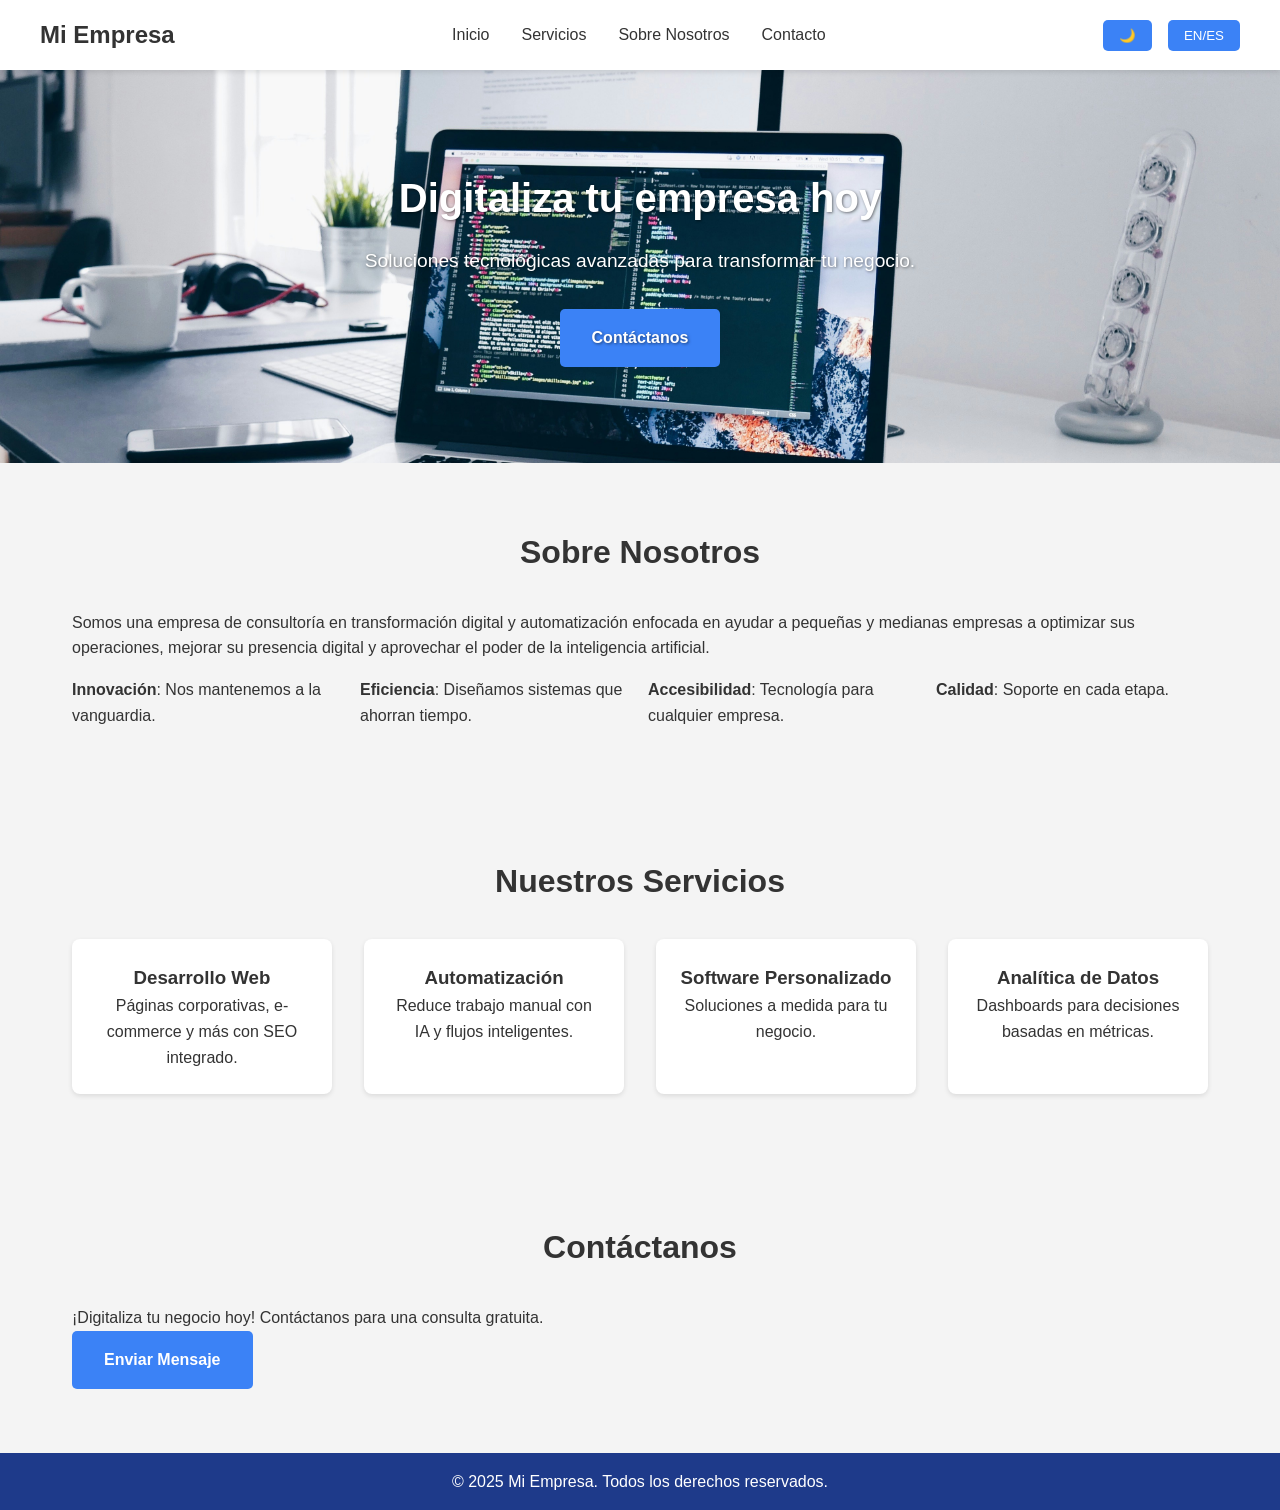
==== index.html @ 629dbc7d "Update index.html" ====
<!DOCTYPE html>
<html lang="es">
<head>
    <meta charset="UTF-8">
    <meta name="viewport" content="width=device-width, initial-scale=1.0">
    <title>Transformación Digital y Automatización</title>
    <link rel="stylesheet" href="css/styles.css">
</head>
<body>
    <!-- Header -->
    <header>
        <nav>
            <div class="logo">Mi Empresa</div>
            <ul class="nav-links">
                <li><a href="#home" data-lang="home">Inicio</a></li>
                <li><a href="#services" data-lang="services">Servicios</a></li>
                <li><a href="#about" data-lang="about">Sobre Nosotros</a></li>
                <li><a href="#contact" data-lang="contact">Contacto</a></li>
            </ul>
            <div class="controls">
                <button id="toggle-theme">🌙</button>
                <button id="toggle-lang">EN/ES</button>
            </div>
        </nav>
    </header>

    <!-- Hero Section -->
    <section id="home" class="hero">
        <h1 data-lang="hero-title">Soluciones Tecnológicas Innovadoras</h1>
        <p data-lang="hero-subtitle">Transformamos tu negocio con más de 16 años de experiencia en TI.</p>
        <a href="#contact" class="btn" data-lang="hero-btn">Solicita una Consulta</a>
    </section>

    <!-- About Section -->
    <section id="about" class="section">
        <h2 data-lang="about-title">Sobre Nosotros</h2>
        <p data-lang="about-desc">Somos una empresa de consultoría en transformación digital y automatización enfocada en ayudar a pequeñas y medianas empresas a optimizar sus operaciones, mejorar su presencia digital y aprovechar el poder de la inteligencia artificial.</p>
        <div class="values">
            <div><strong data-lang="value-innov">Innovación</strong>: Nos mantenemos a la vanguardia.</div>
            <div><strong data-lang="value-eff">Eficiencia</strong>: Diseñamos sistemas que ahorran tiempo.</div>
            <div><strong data-lang="value-acc">Accesibilidad</strong>: Tecnología para cualquier empresa.</div>
            <div><strong data-lang="value-qual">Calidad</strong>: Soporte en cada etapa.</div>
        </div>
    </section>

    <!-- Services Section -->
    <section id="services" class="section">
        <h2 data-lang="services-title">Nuestros Servicios</h2>
        <div class="services-grid">
            <div class="service-card">
                <h3 data-lang="service-web">Desarrollo Web</h3>
                <p data-lang="service-web-desc">Páginas corporativas, e-commerce y más con SEO integrado.</p>
            </div>
            <div class="service-card">
                <h3 data-lang="service-auto">Automatización</h3>
                <p data-lang="service-auto-desc">Reduce trabajo manual con IA y flujos inteligentes.</p>
            </div>
            <div class="service-card">
                <h3 data-lang="service-soft">Software Personalizado</h3>
                <p data-lang="service-soft-desc">Soluciones a medida para tu negocio.</p>
            </div>
            <div class="service-card">
                <h3 data-lang="service-data">Analítica de Datos</h3>
                <p data-lang="service-data-desc">Dashboards para decisiones basadas en métricas.</p>
            </div>
        </div>
    </section>

    <!-- Contact Section -->
    <section id="contact" class="section">
        <h2 data-lang="contact-title">Contáctanos</h2>
        <p data-lang="contact-desc">¡Digitaliza tu negocio hoy! Contáctanos para una consulta gratuita.</p>
        <a href="mailto:info@miempresa.com" class="btn" data-lang="contact-btn">Enviar Mensaje</a>
    </section>

    <!-- Footer -->
    <footer>
        <p>© 2025 Mi Empresa. Todos los derechos reservados.</p>
    </footer>

    <script src="js/script.js"></script>
</body>
</html>
---- css/styles.css ----
/* Reset */
* {
    margin: 0;
    padding: 0;
    box-sizing: border-box;
}

body {
    font-family: Arial, sans-serif;
    line-height: 1.6;
    transition: background-color 0.3s, color 0.3s;
}

/* Light Mode (default) */
body {
    background-color: #f4f4f4;
    color: #333;
}

/* Dark Mode */
body.dark {
    background-color: #1a1a1a;
    color: #f4f4f4;
}

/* Header */
header {
    background-color: #fff;
    padding: 1rem;
    box-shadow: 0 2px 5px rgba(0, 0, 0, 0.1);
    position: sticky;
    top: 0;
    z-index: 1000;
}

body.dark header {
    background-color: #2c2c2c;
}

nav {
    display: flex;
    justify-content: space-between;
    align-items: center;
    max-width: 1200px;
    margin: 0 auto;
}

.logo {
    font-size: 1.5rem;
    font-weight: bold;
}

.nav-links {
    list-style: none;
    display: flex;
    gap: 2rem;
}

.nav-links a {
    text-decoration: none;
    color: #333;
    font-weight: 500;
}

body.dark .nav-links a {
    color: #f4f4f4;
}

.controls {
    display: flex;
    gap: 1rem;
}

button {
    padding: 0.5rem 1rem;
    border: none;
    background-color: #3B82F6; /* Azul claro */
    color: #fff;
    cursor: pointer;
    border-radius: 5px;
}

button:hover {
    background-color: #2563EB; /* Azul más oscuro */
}

/* Hero Section */
.hero {
    text-align: center;
    padding: 6rem 2rem;
    background: url('../img/hero-bg.jpg') no-repeat center/cover;
    background-color: #1E3A8A; /* Azul oscuro */
    color: #fff;
    text-shadow: 1px 1px 3px rgba(0, 0, 0, 0.5);
}

.hero h1 {
    font-size: 2.5rem;
    margin-bottom: 1rem;
}

.hero p {
    font-size: 1.2rem;
    margin-bottom: 2rem;
    max-width: 600px;
    margin-left: auto;
    margin-right: auto;
}

.btn {
    display: inline-block;
    padding: 1rem 2rem;
    background-color: #3B82F6; /* Azul claro */
    color: #fff;
    text-decoration: none;
    border-radius: 5px;
    font-weight: bold;
}

.btn:hover {
    background-color: #2563EB; /* Azul más oscuro */
}

/* Sections */
.section {
    padding: 4rem 2rem;
    max-width: 1200px;
    margin: 0 auto;
}

.section h2 {
    font-size: 2rem;
    margin-bottom: 2rem;
    text-align: center;
}

/* Values */
.values {
    display: grid;
    grid-template-columns: repeat(auto-fit, minmax(200px, 1fr));
    gap: 1rem;
    margin-top: 1rem;
}

/* Services Grid */
.services-grid {
    display: grid;
    grid-template-columns: repeat(auto-fit, minmax(250px, 1fr));
    gap: 2rem;
    margin-top: 2rem;
}

.service-card {
    background-color: #fff;
    padding: 1.5rem;
    border-radius: 8px;
    box-shadow: 0 2px 5px rgba(0, 0, 0, 0.1);
    text-align: center;
}

body.dark .service-card {
    background-color: #2c2c2c;
}

/* Footer */
footer {
    text-align: center;
    padding: 1rem;
    background-color: #1E3A8A; /* Azul oscuro */
    color: #fff;
}

body.dark footer {
    background-color: #1A2E5A; /* Azul más oscuro */
}

/* Responsive */
@media (max-width: 768px) {
    nav {
        flex-direction: column;
        gap: 1rem;
    }

    .nav-links {
        flex-direction: column;
        text-align: center;
    }

    .hero h1 {
        font-size: 1.8rem;
    }

    .hero {
        padding: 4rem 1rem;
    }
}
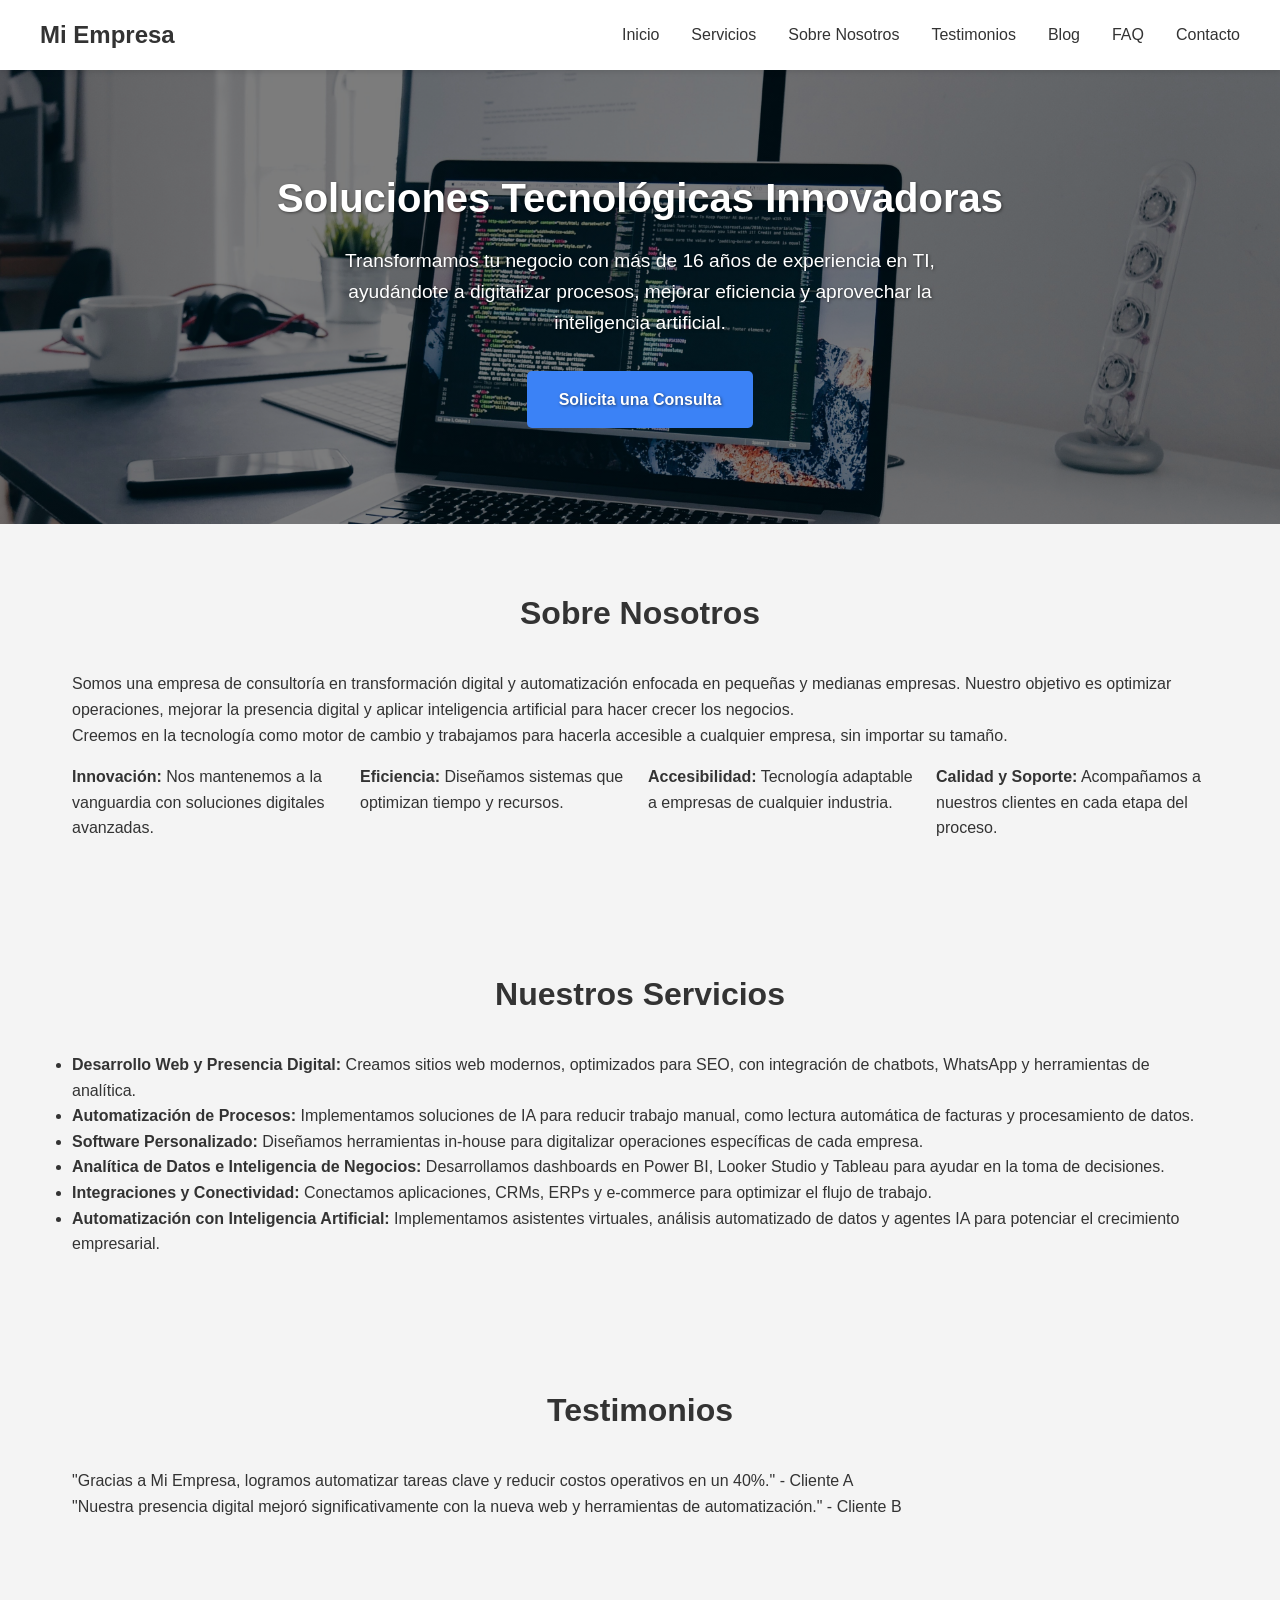
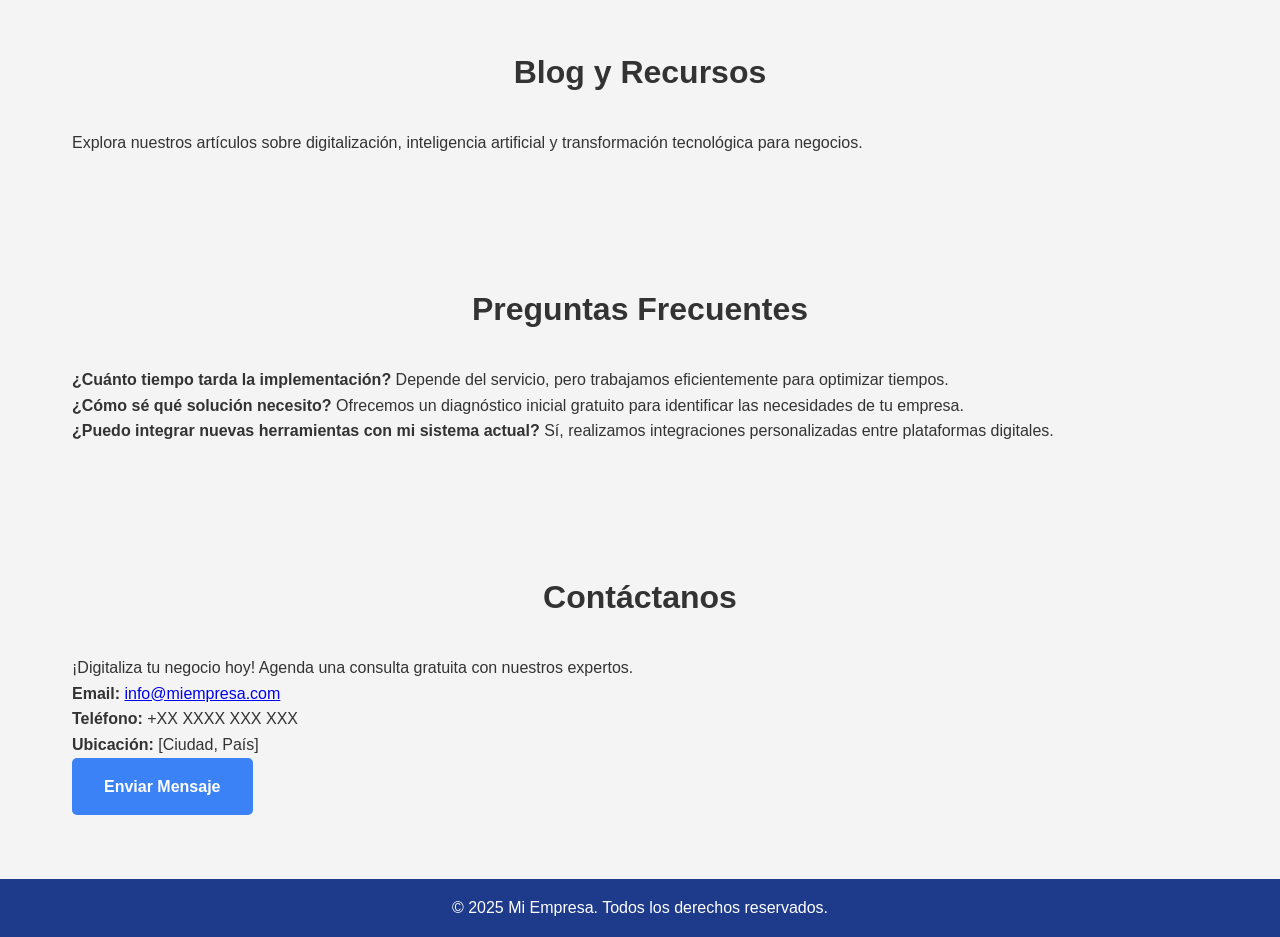
==== commit 6989ac41: "Update index.html" ====
--- a/index.html
+++ b/index.html
@@ -7,77 +7,80 @@
     <link rel="stylesheet" href="css/styles.css">
 </head>
 <body>
-    <!-- Header -->
     <header>
         <nav>
             <div class="logo">Mi Empresa</div>
             <ul class="nav-links">
-                <li><a href="#home" data-lang="home">Inicio</a></li>
-                <li><a href="#services" data-lang="services">Servicios</a></li>
-                <li><a href="#about" data-lang="about">Sobre Nosotros</a></li>
-                <li><a href="#contact" data-lang="contact">Contacto</a></li>
+                <li><a href="#home">Inicio</a></li>
+                <li><a href="#services">Servicios</a></li>
+                <li><a href="#about">Sobre Nosotros</a></li>
+                <li><a href="#testimonials">Testimonios</a></li>
+                <li><a href="#blog">Blog</a></li>
+                <li><a href="#faq">FAQ</a></li>
+                <li><a href="#contact">Contacto</a></li>
             </ul>
-            <div class="controls">
-                <button id="toggle-theme">🌙</button>
-                <button id="toggle-lang">EN/ES</button>
-            </div>
         </nav>
     </header>
 
-    <!-- Hero Section -->
     <section id="home" class="hero">
-        <h1 data-lang="hero-title">Soluciones Tecnológicas Innovadoras</h1>
-        <p data-lang="hero-subtitle">Transformamos tu negocio con más de 16 años de experiencia en TI.</p>
-        <a href="#contact" class="btn" data-lang="hero-btn">Solicita una Consulta</a>
+        <h1>Soluciones Tecnológicas Innovadoras</h1>
+        <p>Transformamos tu negocio con más de 16 años de experiencia en TI, ayudándote a digitalizar procesos, mejorar eficiencia y aprovechar la inteligencia artificial.</p>
+        <a href="#contact" class="btn">Solicita una Consulta</a>
     </section>
 
-    <!-- About Section -->
     <section id="about" class="section">
-        <h2 data-lang="about-title">Sobre Nosotros</h2>
-        <p data-lang="about-desc">Somos una empresa de consultoría en transformación digital y automatización enfocada en ayudar a pequeñas y medianas empresas a optimizar sus operaciones, mejorar su presencia digital y aprovechar el poder de la inteligencia artificial.</p>
+        <h2>Sobre Nosotros</h2>
+        <p>Somos una empresa de consultoría en transformación digital y automatización enfocada en pequeñas y medianas empresas. Nuestro objetivo es optimizar operaciones, mejorar la presencia digital y aplicar inteligencia artificial para hacer crecer los negocios.</p>
+        <p>Creemos en la tecnología como motor de cambio y trabajamos para hacerla accesible a cualquier empresa, sin importar su tamaño.</p>
         <div class="values">
-            <div><strong data-lang="value-innov">Innovación</strong>: Nos mantenemos a la vanguardia.</div>
-            <div><strong data-lang="value-eff">Eficiencia</strong>: Diseñamos sistemas que ahorran tiempo.</div>
-            <div><strong data-lang="value-acc">Accesibilidad</strong>: Tecnología para cualquier empresa.</div>
-            <div><strong data-lang="value-qual">Calidad</strong>: Soporte en cada etapa.</div>
+            <div><strong>Innovación:</strong> Nos mantenemos a la vanguardia con soluciones digitales avanzadas.</div>
+            <div><strong>Eficiencia:</strong> Diseñamos sistemas que optimizan tiempo y recursos.</div>
+            <div><strong>Accesibilidad:</strong> Tecnología adaptable a empresas de cualquier industria.</div>
+            <div><strong>Calidad y Soporte:</strong> Acompañamos a nuestros clientes en cada etapa del proceso.</div>
         </div>
     </section>
 
-    <!-- Services Section -->
     <section id="services" class="section">
-        <h2 data-lang="services-title">Nuestros Servicios</h2>
-        <div class="services-grid">
-            <div class="service-card">
-                <h3 data-lang="service-web">Desarrollo Web</h3>
-                <p data-lang="service-web-desc">Páginas corporativas, e-commerce y más con SEO integrado.</p>
-            </div>
-            <div class="service-card">
-                <h3 data-lang="service-auto">Automatización</h3>
-                <p data-lang="service-auto-desc">Reduce trabajo manual con IA y flujos inteligentes.</p>
-            </div>
-            <div class="service-card">
-                <h3 data-lang="service-soft">Software Personalizado</h3>
-                <p data-lang="service-soft-desc">Soluciones a medida para tu negocio.</p>
-            </div>
-            <div class="service-card">
-                <h3 data-lang="service-data">Analítica de Datos</h3>
-                <p data-lang="service-data-desc">Dashboards para decisiones basadas en métricas.</p>
-            </div>
-        </div>
+        <h2>Nuestros Servicios</h2>
+        <ul>
+            <li><strong>Desarrollo Web y Presencia Digital:</strong> Creamos sitios web modernos, optimizados para SEO, con integración de chatbots, WhatsApp y herramientas de analítica.</li>
+            <li><strong>Automatización de Procesos:</strong> Implementamos soluciones de IA para reducir trabajo manual, como lectura automática de facturas y procesamiento de datos.</li>
+            <li><strong>Software Personalizado:</strong> Diseñamos herramientas in-house para digitalizar operaciones específicas de cada empresa.</li>
+            <li><strong>Analítica de Datos e Inteligencia de Negocios:</strong> Desarrollamos dashboards en Power BI, Looker Studio y Tableau para ayudar en la toma de decisiones.</li>
+            <li><strong>Integraciones y Conectividad:</strong> Conectamos aplicaciones, CRMs, ERPs y e-commerce para optimizar el flujo de trabajo.</li>
+            <li><strong>Automatización con Inteligencia Artificial:</strong> Implementamos asistentes virtuales, análisis automatizado de datos y agentes IA para potenciar el crecimiento empresarial.</li>
+        </ul>
     </section>
 
-    <!-- Contact Section -->
-    <section id="contact" class="section">
-        <h2 data-lang="contact-title">Contáctanos</h2>
-        <p data-lang="contact-desc">¡Digitaliza tu negocio hoy! Contáctanos para una consulta gratuita.</p>
-        <a href="mailto:info@miempresa.com" class="btn" data-lang="contact-btn">Enviar Mensaje</a>
+    <section id="testimonials" class="section">
+        <h2>Testimonios</h2>
+        <p>"Gracias a Mi Empresa, logramos automatizar tareas clave y reducir costos operativos en un 40%." - Cliente A</p>
+        <p>"Nuestra presencia digital mejoró significativamente con la nueva web y herramientas de automatización." - Cliente B</p>
     </section>
 
-    <!-- Footer -->
+    <section id="blog" class="section">
+        <h2>Blog y Recursos</h2>
+        <p>Explora nuestros artículos sobre digitalización, inteligencia artificial y transformación tecnológica para negocios.</p>
+    </section>
+
+    <section id="faq" class="section">
+        <h2>Preguntas Frecuentes</h2>
+        <p><strong>¿Cuánto tiempo tarda la implementación?</strong> Depende del servicio, pero trabajamos eficientemente para optimizar tiempos.</p>
+        <p><strong>¿Cómo sé qué solución necesito?</strong> Ofrecemos un diagnóstico inicial gratuito para identificar las necesidades de tu empresa.</p>
+        <p><strong>¿Puedo integrar nuevas herramientas con mi sistema actual?</strong> Sí, realizamos integraciones personalizadas entre plataformas digitales.</p>
+    </section>
+
+    <section id="contact" class="section">
+        <h2>Contáctanos</h2>
+        <p>¡Digitaliza tu negocio hoy! Agenda una consulta gratuita con nuestros expertos.</p>
+        <p><strong>Email:</strong> <a href="mailto:info@miempresa.com">info@miempresa.com</a></p>
+        <p><strong>Teléfono:</strong> +XX XXXX XXX XXX</p>
+        <p><strong>Ubicación:</strong> [Ciudad, País]</p>
+        <a href="mailto:info@miempresa.com" class="btn">Enviar Mensaje</a>
+    </section>
+
     <footer>
         <p>© 2025 Mi Empresa. Todos los derechos reservados.</p>
     </footer>
-
-    <script src="js/script.js"></script>
 </body>
 </html>
--- a/css/styles.css
+++ b/css/styles.css
@@ -88,8 +88,8 @@
 .hero {
     text-align: center;
     padding: 6rem 2rem;
-    background: url('../img/hero-bg.jpg') no-repeat center/cover;
-    background-color: #1E3A8A; /* Azul oscuro */
+    background: linear-gradient(rgba(0, 0, 0, 0.5), rgba(0, 0, 0, 0.5)), url('../img/hero-bg.jpg') no-repeat center/cover;
+    background-color: #1E3A8A; /* Azul oscuro como respaldo */
     color: #fff;
     text-shadow: 1px 1px 3px rgba(0, 0, 0, 0.5);
 }
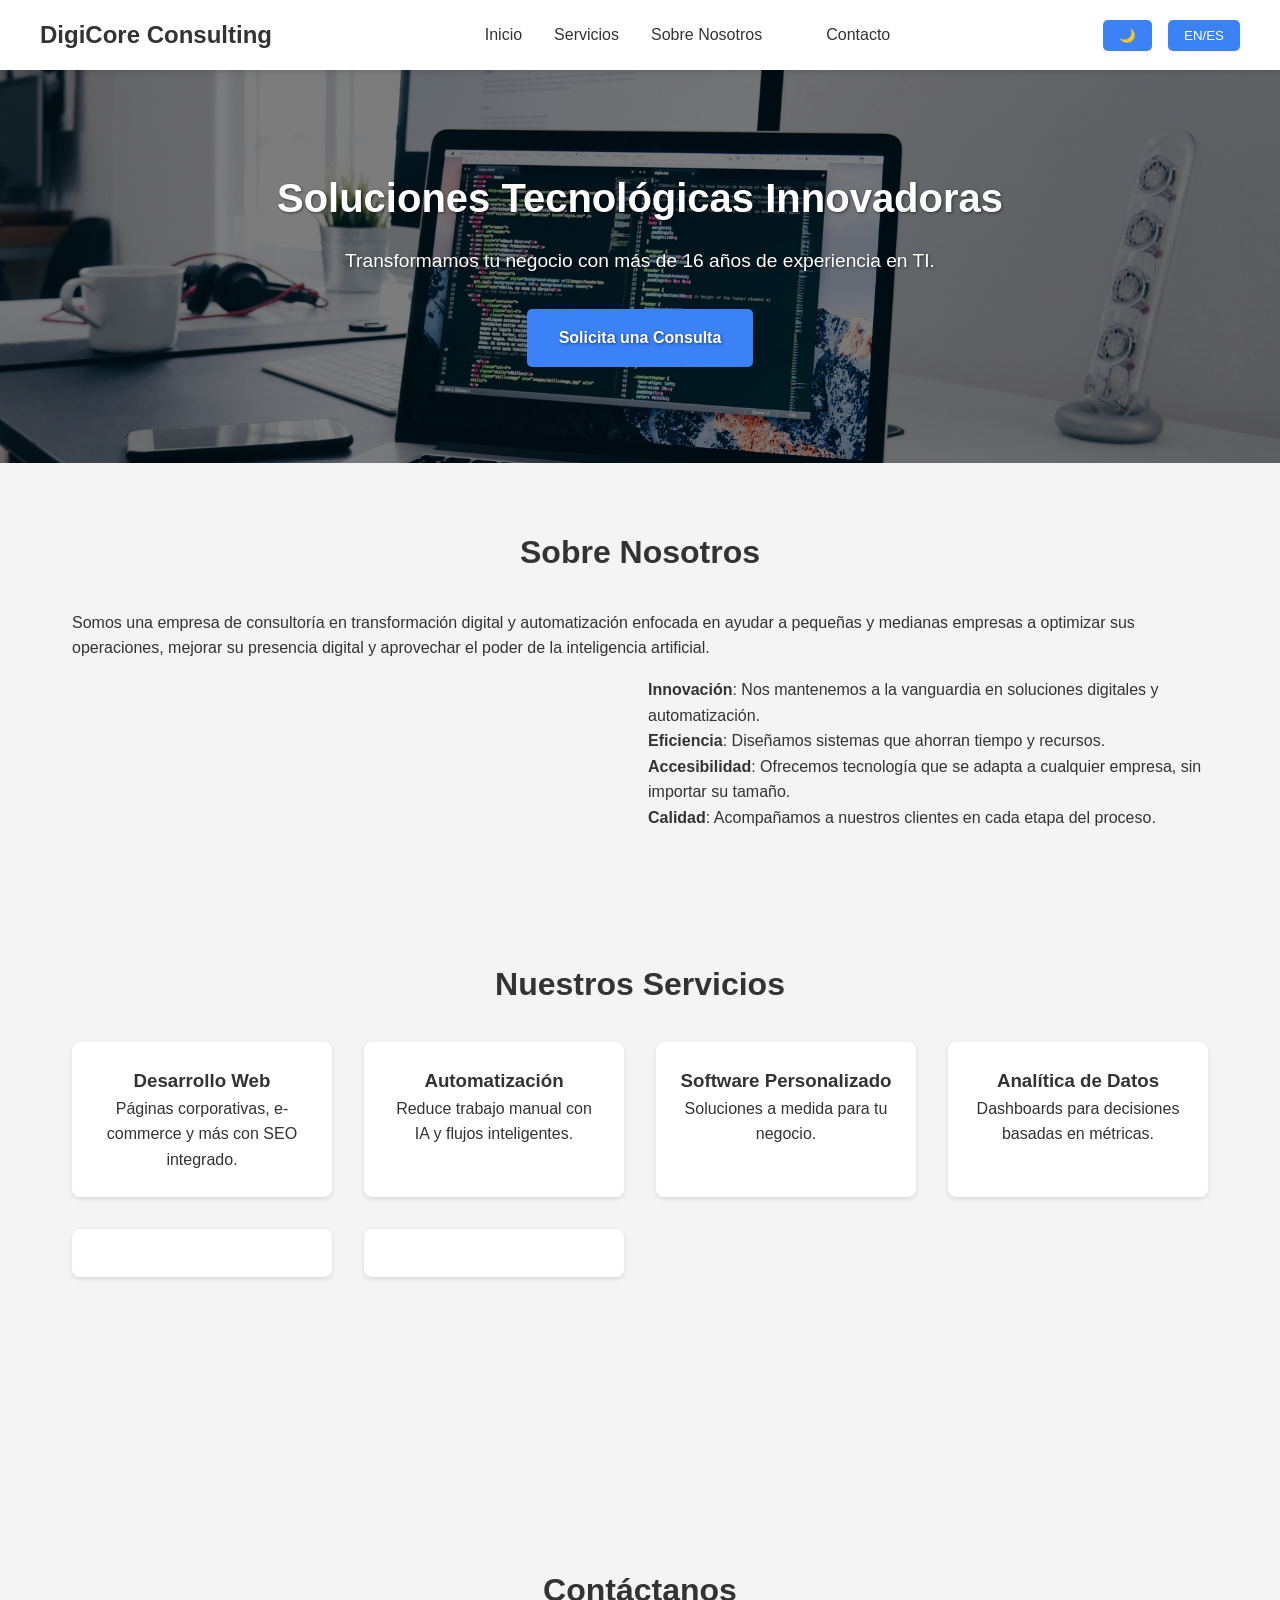
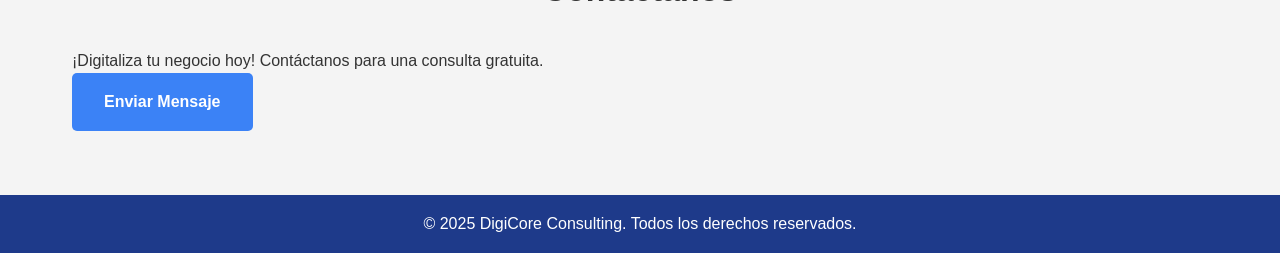
==== commit 3c8f273a: "Update index.html" ====
--- a/index.html
+++ b/index.html
@@ -3,84 +3,129 @@
 <head>
     <meta charset="UTF-8">
     <meta name="viewport" content="width=device-width, initial-scale=1.0">
-    <title>Transformación Digital y Automatización</title>
+    <title>DigiCore Consulting</title>
     <link rel="stylesheet" href="css/styles.css">
 </head>
 <body>
+    <!-- Header -->
     <header>
         <nav>
-            <div class="logo">Mi Empresa</div>
+            <div class="logo">DigiCore Consulting</div>
             <ul class="nav-links">
-                <li><a href="#home">Inicio</a></li>
-                <li><a href="#services">Servicios</a></li>
-                <li><a href="#about">Sobre Nosotros</a></li>
-                <li><a href="#testimonials">Testimonios</a></li>
-                <li><a href="#blog">Blog</a></li>
-                <li><a href="#faq">FAQ</a></li>
-                <li><a href="#contact">Contacto</a></li>
+                <li><a href="#home" data-lang="home">Inicio</a></li>
+                <li><a href="#services" data-lang="services">Servicios</a></li>
+                <li><a href="#about" data-lang="about">Sobre Nosotros</a></li>
+                <li><a href="#how-we-work" data-lang="how-we-work">Cómo Trabajamos</a></li>
+                <li><a href="#contact" data-lang="contact">Contacto</a></li>
             </ul>
+            <div class="controls">
+                <button id="toggle-theme">🌙</button>
+                <button id="toggle-lang">EN/ES</button>
+            </div>
         </nav>
     </header>
 
+    <!-- Hero Section -->
     <section id="home" class="hero">
-        <h1>Soluciones Tecnológicas Innovadoras</h1>
-        <p>Transformamos tu negocio con más de 16 años de experiencia en TI, ayudándote a digitalizar procesos, mejorar eficiencia y aprovechar la inteligencia artificial.</p>
-        <a href="#contact" class="btn">Solicita una Consulta</a>
-    </section>
-
-    <section id="about" class="section">
-        <h2>Sobre Nosotros</h2>
-        <p>Somos una empresa de consultoría en transformación digital y automatización enfocada en pequeñas y medianas empresas. Nuestro objetivo es optimizar operaciones, mejorar la presencia digital y aplicar inteligencia artificial para hacer crecer los negocios.</p>
-        <p>Creemos en la tecnología como motor de cambio y trabajamos para hacerla accesible a cualquier empresa, sin importar su tamaño.</p>
-        <div class="values">
-            <div><strong>Innovación:</strong> Nos mantenemos a la vanguardia con soluciones digitales avanzadas.</div>
-            <div><strong>Eficiencia:</strong> Diseñamos sistemas que optimizan tiempo y recursos.</div>
-            <div><strong>Accesibilidad:</strong> Tecnología adaptable a empresas de cualquier industria.</div>
-            <div><strong>Calidad y Soporte:</strong> Acompañamos a nuestros clientes en cada etapa del proceso.</div>
+        <div class="hero-content">
+            <h1 data-lang="hero-title">Soluciones Tecnológicas Innovadoras</h1>
+            <p data-lang="hero-subtitle">Transformamos tu negocio con más de 16 años de experiencia en TI, empoderándote con tecnología avanzada.</p>
+            <a href="#contact" class="btn" data-lang="hero-btn">Solicita una Consulta</a>
         </div>
     </section>
 
-    <section id="services" class="section">
-        <h2>Nuestros Servicios</h2>
-        <ul>
-            <li><strong>Desarrollo Web y Presencia Digital:</strong> Creamos sitios web modernos, optimizados para SEO, con integración de chatbots, WhatsApp y herramientas de analítica.</li>
-            <li><strong>Automatización de Procesos:</strong> Implementamos soluciones de IA para reducir trabajo manual, como lectura automática de facturas y procesamiento de datos.</li>
-            <li><strong>Software Personalizado:</strong> Diseñamos herramientas in-house para digitalizar operaciones específicas de cada empresa.</li>
-            <li><strong>Analítica de Datos e Inteligencia de Negocios:</strong> Desarrollamos dashboards en Power BI, Looker Studio y Tableau para ayudar en la toma de decisiones.</li>
-            <li><strong>Integraciones y Conectividad:</strong> Conectamos aplicaciones, CRMs, ERPs y e-commerce para optimizar el flujo de trabajo.</li>
-            <li><strong>Automatización con Inteligencia Artificial:</strong> Implementamos asistentes virtuales, análisis automatizado de datos y agentes IA para potenciar el crecimiento empresarial.</li>
-        </ul>
+    <!-- About Section -->
+    <section id="about" class="section">
+        <h2 data-lang="about-title">Sobre Nosotros</h2>
+        <p data-lang="about-desc">Somos <strong>DigiCore Consulting</strong>, una empresa de consultoría líder en transformación digital y automatización. Nos dedicamos a ayudar a pequeñas y medianas empresas a optimizar sus operaciones, mejorar su presencia digital y aprovechar el poder de la inteligencia artificial para crecer de manera sostenible. Con un enfoque en soluciones personalizadas, nuestra misión es empoderar a los negocios con tecnología avanzada en un mundo digital en constante evolución.</p>
+        <div class="mission-vision">
+            <div class="mission">
+                <h3 data-lang="mission-title">Nuestra Misión</h3>
+                <p data-lang="mission-desc">Empoderar a los negocios con tecnología avanzada, permitiéndoles escalar, mejorar su productividad y diferenciarse en un mundo digital en constante evolución.</p>
+            </div>
+            <div class="vision">
+                <h3 data-lang="vision-title">Nuestra Visión</h3>
+                <p data-lang="vision-desc">Ser referentes en transformación digital y automatización, ofreciendo soluciones accesibles y efectivas que permitan a las empresas crecer de manera sostenible con la ayuda de la tecnología.</p>
+            </div>
+        </div>
+        <div class="values">
+            <h3 data-lang="values-title">Nuestros Valores</h3>
+            <div class="values-grid">
+                <div><strong data-lang="value-innov">Innovación</strong>: Nos mantenemos a la vanguardia en soluciones digitales y automatización.</div>
+                <div><strong data-lang="value-eff">Eficiencia</strong>: Diseñamos sistemas que ahorran tiempo y recursos.</div>
+                <div><strong data-lang="value-acc">Accesibilidad</strong>: Ofrecemos tecnología que se adapta a cualquier empresa, sin importar su tamaño.</div>
+                <div><strong data-lang="value-qual">Calidad y Soporte</strong>: Acompañamos a nuestros clientes en cada etapa del proceso.</div>
+            </div>
+        </div>
+        <p data-lang="why-choose-us">🔹 <strong>¿Por qué elegirnos?</strong> Ofrecemos soluciones a medida, implementamos tecnología sin complicaciones, usamos inteligencia artificial para potenciar el crecimiento y brindamos soporte continuo y asesoría experta en digitalización. ¡Digitaliza tu empresa hoy y prepárate para el futuro!</p>
     </section>
 
-    <section id="testimonials" class="section">
-        <h2>Testimonios</h2>
-        <p>"Gracias a Mi Empresa, logramos automatizar tareas clave y reducir costos operativos en un 40%." - Cliente A</p>
-        <p>"Nuestra presencia digital mejoró significativamente con la nueva web y herramientas de automatización." - Cliente B</p>
+    <!-- Services Section -->
+    <section id="services" class="section">
+        <h2 data-lang="services-title">Nuestros Servicios</h2>
+        <p data-lang="services-intro">Te ayudamos a digitalizar y automatizar tu negocio con soluciones tecnológicas avanzadas. Desde la creación de páginas web hasta la integración de sistemas, analítica de datos e inteligencia artificial, optimizamos tus procesos para que puedas enfocarte en hacer crecer tu empresa.</p>
+        <div class="services-grid">
+            <div class="service-card">
+                <h3 data-lang="service-web">Desarrollo de Páginas Web y Presencia Digital</h3>
+                <p data-lang="service-web-desc">Creamos páginas web personalizadas (corporativas, e-commerce, blogs, landing pages) con funcionalidades avanzadas como chatbots, WhatsApp, calendarios y formularios inteligentes. Incluimos optimización SEO y analítica integrada para maximizar tu visibilidad. 📢 <em>Si tu negocio no está en internet, estás perdiendo clientes.</em></p>
+            </div>
+            <div class="service-card">
+                <h3 data-lang="service-auto">Automatización de Procesos y Gestión de Datos</h3>
+                <p data-lang="service-auto-desc">Implementamos soluciones como la lectura de facturas con IA (extracción automática de datos e integración con sistemas contables) y el ingreso automático de datos (procesamiento de documentos y automatización de flujos de trabajo). 📢 <em>Menos trabajo manual, más productividad.</em></p>
+            </div>
+            <div class="service-card">
+                <h3 data-lang="service-soft">Desarrollo de Software y Soluciones In-House</h3>
+                <p data-lang="service-soft-desc">Desarrollamos aplicaciones web y software personalizado (sistemas internos, automatización de tareas) adaptados a las necesidades específicas de tu empresa. 📢 <em>Cada empresa es única. Creamos herramientas tecnológicas a tu medida.</em></p>
+            </div>
+            <div class="service-card">
+                <h3 data-lang="service-data">Analítica de Datos e Inteligencia de Negocios</h3>
+                <p data-lang="service-data-desc">Ofrecemos dashboards y reportes automatizados con herramientas como Power BI, Looker Studio y Tableau, además de análisis y visualización de datos para decisiones basadas en métricas. 📢 <em>Convierte tus datos en información valiosa.</em></p>
+            </div>
+            <div class="service-card">
+                <h3 data-lang="service-int">Integraciones y Conectividad de Sistemas</h3>
+                <p data-lang="service-int-desc">Automatizamos procesos entre aplicaciones (conexión entre CRMs, ERPs, e-commerce) y desarrollamos bots y flujos de trabajo inteligentes con RPA y extracción de datos. 📢 <em>Optimiza tu flujo de trabajo con integraciones inteligentes.</em></p>
+            </div>
+            <div class="service-card">
+                <h3 data-lang="service-ai">Automatización con Inteligencia Artificial y Agentes AI</h3>
+                <p data-lang="service-ai-desc">Creamos asistentes virtuales inteligentes para atención al cliente y soporte automatizado, analizamos datos con IA y optimizamos flujos de trabajo para reducir costos y mejorar eficiencia. 📢 <em>Aprovecha la inteligencia artificial para transformar tu negocio.</em></p>
+            </div>
+        </div>
     </section>
 
-    <section id="blog" class="section">
-        <h2>Blog y Recursos</h2>
-        <p>Explora nuestros artículos sobre digitalización, inteligencia artificial y transformación tecnológica para negocios.</p>
+    <!-- How We Work Section -->
+    <section id="how-we-work" class="section">
+        <h2 data-lang="how-we-work-title">Cómo Trabajamos</h2>
+        <p data-lang="how-we-work-desc">En <strong>DigiCore Consulting</strong>, seguimos un proceso estructurado y colaborativo para garantizar el éxito de tu digitalización:</p>
+        <div class="work-process">
+            <div class="process-step">
+                <h3 data-lang="process-1">1. Diagnóstico Inicial</h3>
+                <p data-lang="process-1-desc">Analizamos tus necesidades actuales, detectamos oportunidades de mejora y evaluamos cómo la tecnología puede transformar tu negocio.</p>
+            </div>
+            <div class="process-step">
+                <h3 data-lang="process-2">2. Desarrollo e Implementación</h3>
+                <p data-lang="process-2-desc">Diseñamos soluciones personalizadas y las integramos sin problemas en tus operaciones, asegurando una transición fluida.</p>
+            </div>
+            <div class="process-step">
+                <h3 data-lang="process-3">3. Capacitación y Soporte</h3>
+                <p data-lang="process-3-desc">Te capacitamos para usar las herramientas y ofrecemos soporte continuo para maximizar el impacto de nuestras soluciones.</p>
+            </div>
+        </div>
+        <p data-lang="how-we-work-call">📞 ¡Digitaliza tu negocio hoy! Contáctanos para una consulta gratuita y descubre cómo podemos ayudarte.</p>
     </section>
 
-    <section id="faq" class="section">
-        <h2>Preguntas Frecuentes</h2>
-        <p><strong>¿Cuánto tiempo tarda la implementación?</strong> Depende del servicio, pero trabajamos eficientemente para optimizar tiempos.</p>
-        <p><strong>¿Cómo sé qué solución necesito?</strong> Ofrecemos un diagnóstico inicial gratuito para identificar las necesidades de tu empresa.</p>
-        <p><strong>¿Puedo integrar nuevas herramientas con mi sistema actual?</strong> Sí, realizamos integraciones personalizadas entre plataformas digitales.</p>
+    <!-- Contact Section -->
+    <section id="contact" class="section">
+        <h2 data-lang="contact-title">Contáctanos</h2>
+        <p data-lang="contact-desc">¡Estamos listos para ayudarte a dar el siguiente paso hacia la digitalización! Agenda una consulta gratuita con nuestros expertos.</p>
+        <a href="mailto:info@digicoreconsulting.com" class="btn" data-lang="contact-btn">Enviar Mensaje</a>
+        <p data-lang="contact-info">Correo: <a href="mailto:info@digicoreconsulting.com">info@digicoreconsulting.com</a> | Teléfono: +1-800-DIGICORE</p>
     </section>
 
-    <section id="contact" class="section">
-        <h2>Contáctanos</h2>
-        <p>¡Digitaliza tu negocio hoy! Agenda una consulta gratuita con nuestros expertos.</p>
-        <p><strong>Email:</strong> <a href="mailto:info@miempresa.com">info@miempresa.com</a></p>
-        <p><strong>Teléfono:</strong> +XX XXXX XXX XXX</p>
-        <p><strong>Ubicación:</strong> [Ciudad, País]</p>
-        <a href="mailto:info@miempresa.com" class="btn">Enviar Mensaje</a>
-    </section>
+    <!-- Footer -->
+    <footer>
+        <p>© 2025 DigiCore Consulting. Todos los derechos reservados.</p>
+    </footer>
 
-    <footer>
-        <p>© 2025 Mi Empresa. Todos los derechos reservados.</p>
-    </footer>
+    <script src="js/script.js"></script>
 </body>
 </html>
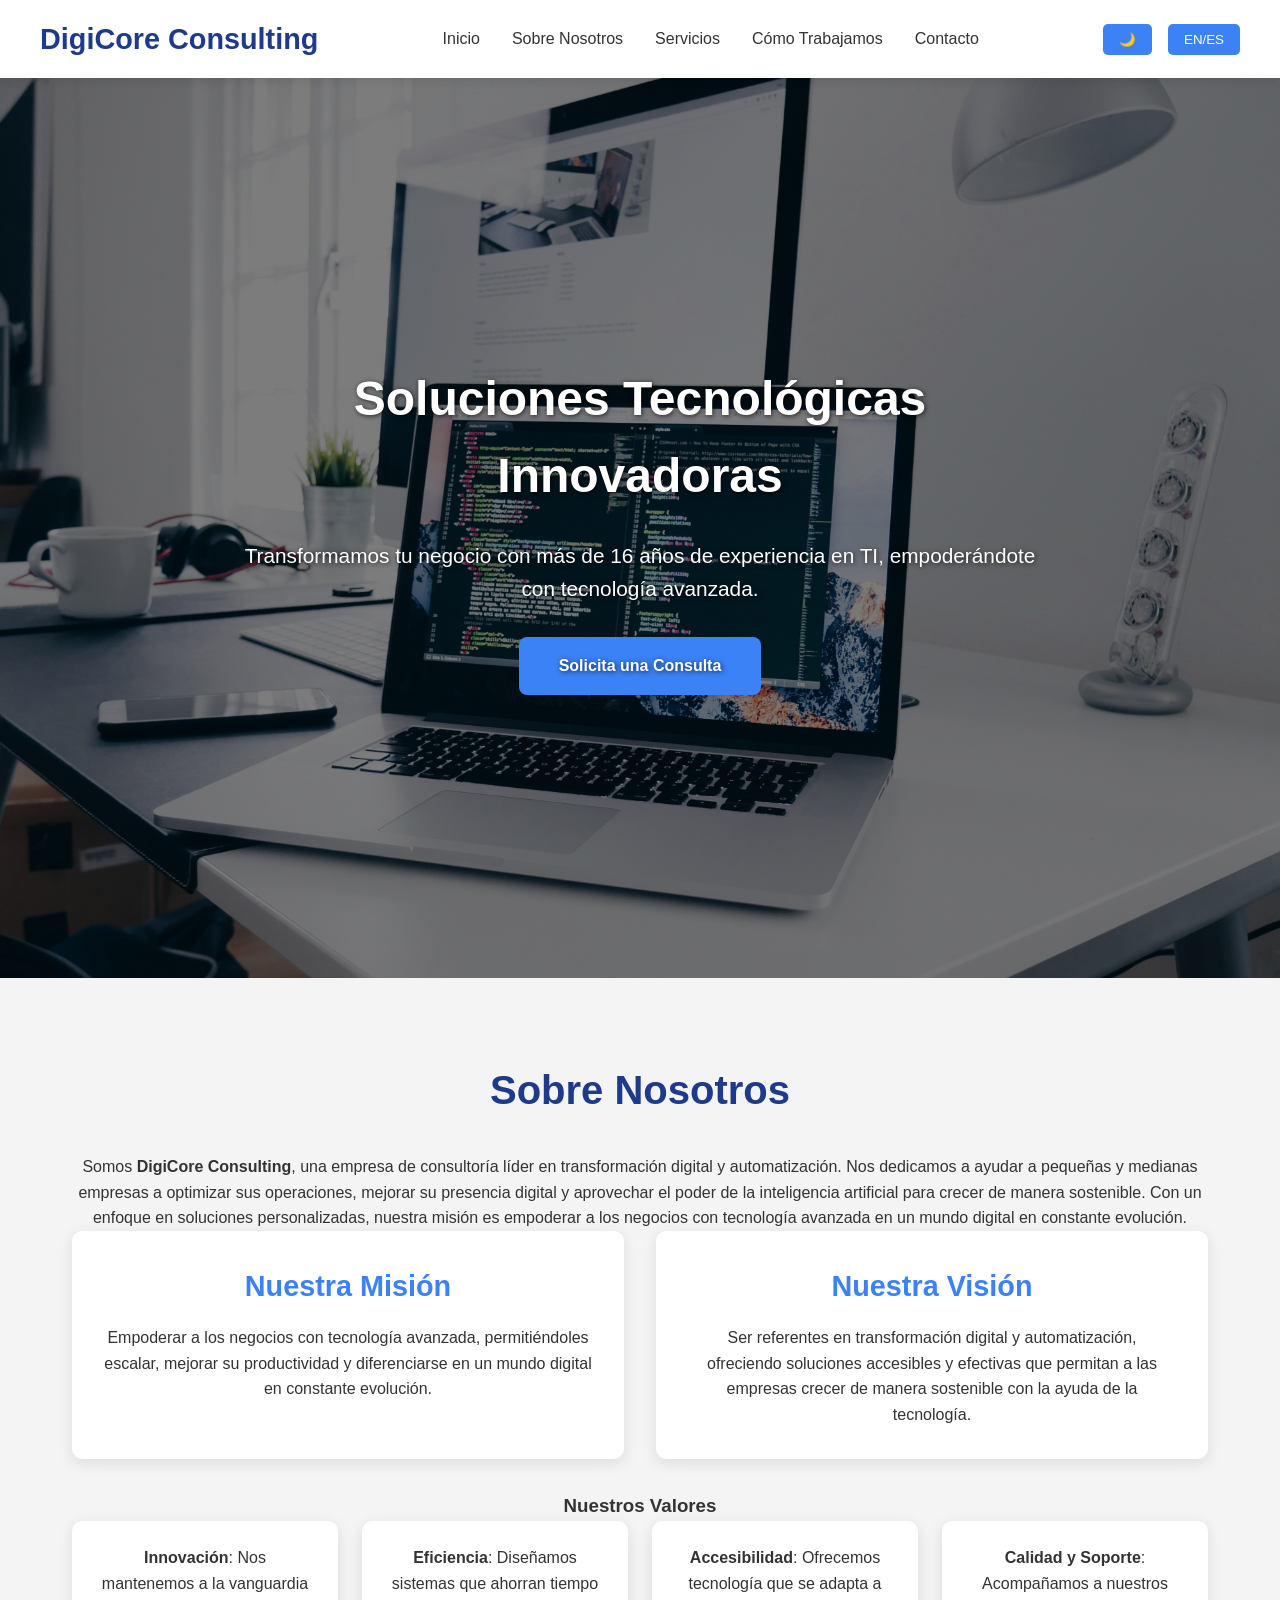
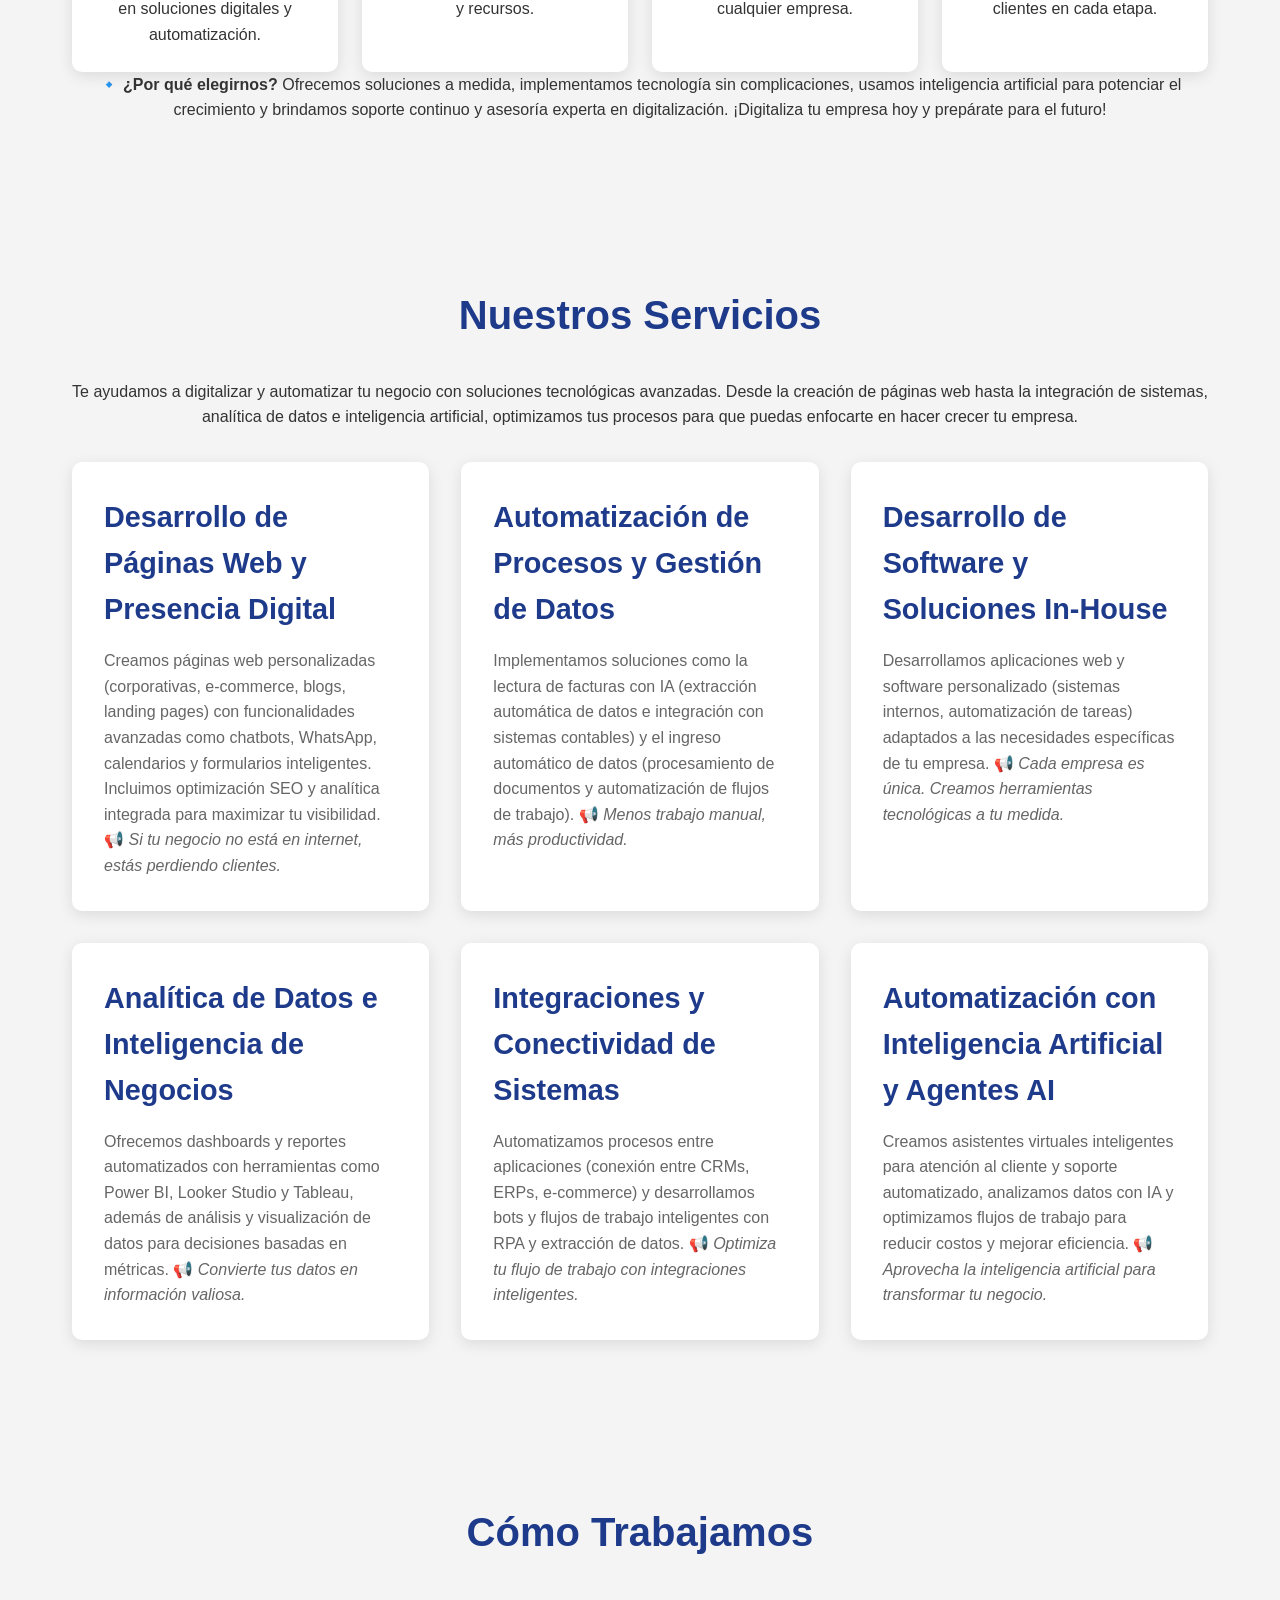
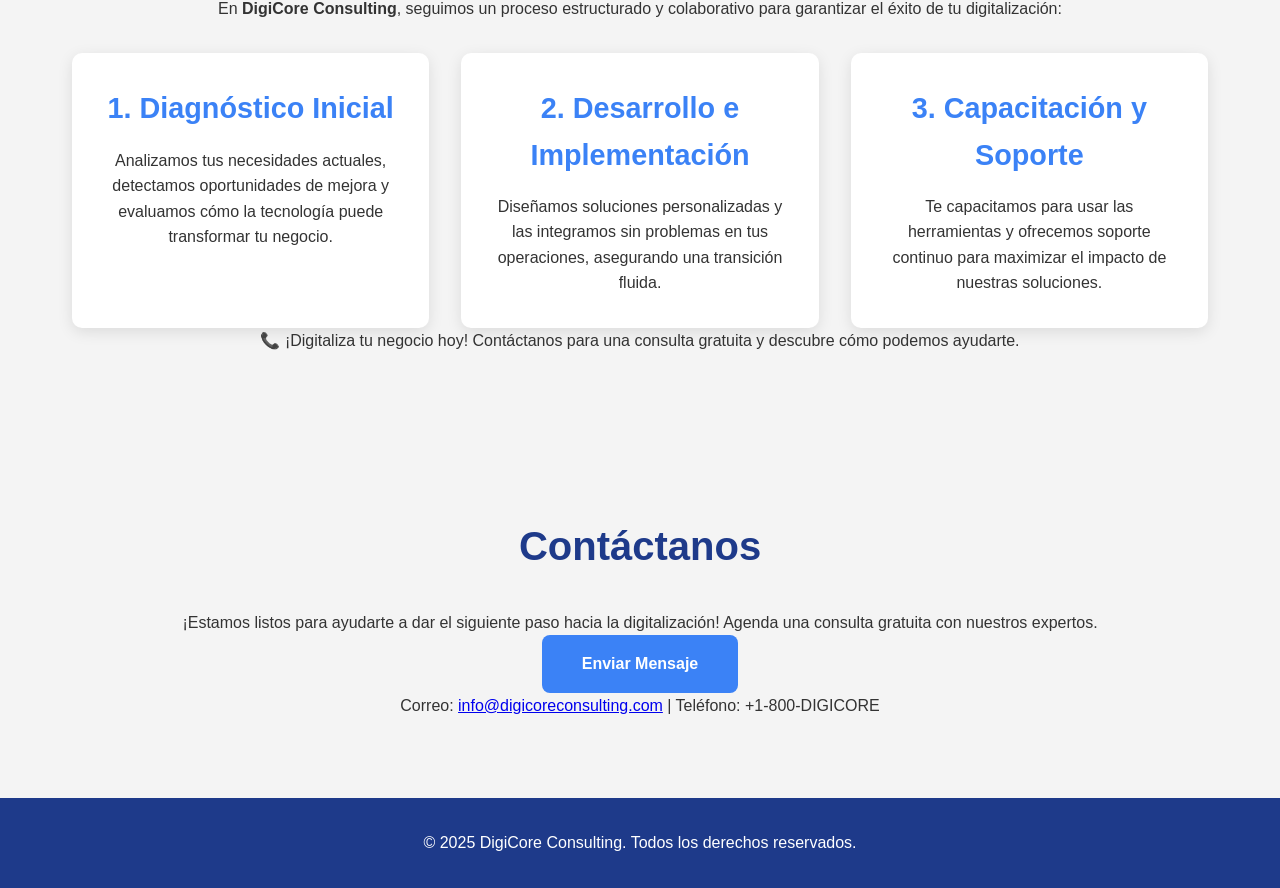
==== commit f7de6c2d: "Update index.html" ====
--- a/index.html
+++ b/index.html
@@ -13,8 +13,8 @@
             <div class="logo">DigiCore Consulting</div>
             <ul class="nav-links">
                 <li><a href="#home" data-lang="home">Inicio</a></li>
+                <li><a href="#about" data-lang="about">Sobre Nosotros</a></li>
                 <li><a href="#services" data-lang="services">Servicios</a></li>
-                <li><a href="#about" data-lang="about">Sobre Nosotros</a></li>
                 <li><a href="#how-we-work" data-lang="how-we-work">Cómo Trabajamos</a></li>
                 <li><a href="#contact" data-lang="contact">Contacto</a></li>
             </ul>
@@ -29,7 +29,7 @@
     <section id="home" class="hero">
         <div class="hero-content">
             <h1 data-lang="hero-title">Soluciones Tecnológicas Innovadoras</h1>
-            <p data-lang="hero-subtitle">Transformamos tu negocio con más de 16 años de experiencia en TI, empoderándote con tecnología avanzada.</p>
+            <p data-lang="hero-subtitle">Transformamos tu negocio con más de 16 años de experiencia en TI.</p>
             <a href="#contact" class="btn" data-lang="hero-btn">Solicita una Consulta</a>
         </div>
     </section>
@@ -37,7 +37,15 @@
     <!-- About Section -->
     <section id="about" class="section">
         <h2 data-lang="about-title">Sobre Nosotros</h2>
-        <p data-lang="about-desc">Somos <strong>DigiCore Consulting</strong>, una empresa de consultoría líder en transformación digital y automatización. Nos dedicamos a ayudar a pequeñas y medianas empresas a optimizar sus operaciones, mejorar su presencia digital y aprovechar el poder de la inteligencia artificial para crecer de manera sostenible. Con un enfoque en soluciones personalizadas, nuestra misión es empoderar a los negocios con tecnología avanzada en un mundo digital en constante evolución.</p>
+        <p data-lang="about-desc">Somos <strong>DigiCore Consulting</strong>, una empresa de consultoría especializada en transformación digital y automatización. Nos dedicamos a empoderar a pequeñas y medianas empresas para optimizar sus operaciones, mejorar su presencia digital y aprovechar la inteligencia artificial.</p>
+        <div class="what-we-do">
+            <h3 data-lang="what-we-do-title">¿Qué hacemos?</h3>
+            <ul data-lang="what-we-do-list">
+                <li>📌 Diseñamos soluciones tecnológicas personalizadas para digitalizar procesos y mejorar la eficiencia operativa.</li>
+                <li>📌 Implementamos inteligencia artificial y automatización para reducir costos y optimizar el trabajo.</li>
+                <li>📌 Conectamos y mejoramos la integración entre herramientas digitales para maximizar su impacto.</li>
+            </ul>
+        </div>
         <div class="mission-vision">
             <div class="mission">
                 <h3 data-lang="mission-title">Nuestra Misión</h3>
@@ -53,41 +61,41 @@
             <div class="values-grid">
                 <div><strong data-lang="value-innov">Innovación</strong>: Nos mantenemos a la vanguardia en soluciones digitales y automatización.</div>
                 <div><strong data-lang="value-eff">Eficiencia</strong>: Diseñamos sistemas que ahorran tiempo y recursos.</div>
-                <div><strong data-lang="value-acc">Accesibilidad</strong>: Ofrecemos tecnología que se adapta a cualquier empresa, sin importar su tamaño.</div>
-                <div><strong data-lang="value-qual">Calidad y Soporte</strong>: Acompañamos a nuestros clientes en cada etapa del proceso.</div>
+                <div><strong data-lang="value-acc">Accesibilidad</strong>: Ofrecemos tecnología que se adapta a cualquier empresa.</div>
+                <div><strong data-lang="value-qual">Calidad y Soporte</strong>: Acompañamos a nuestros clientes en cada etapa.</div>
             </div>
         </div>
-        <p data-lang="why-choose-us">🔹 <strong>¿Por qué elegirnos?</strong> Ofrecemos soluciones a medida, implementamos tecnología sin complicaciones, usamos inteligencia artificial para potenciar el crecimiento y brindamos soporte continuo y asesoría experta en digitalización. ¡Digitaliza tu empresa hoy y prepárate para el futuro!</p>
+        <p data-lang="why-choose-us">🔹 <strong>¿Por qué elegirnos?</strong> Ofrecemos soluciones a medida, implementación sin complicaciones, herramientas de inteligencia artificial para el crecimiento y soporte continuo. 📞 ¡Digitaliza tu empresa hoy y prepárate para el futuro!</p>
     </section>
 
     <!-- Services Section -->
     <section id="services" class="section">
         <h2 data-lang="services-title">Nuestros Servicios</h2>
-        <p data-lang="services-intro">Te ayudamos a digitalizar y automatizar tu negocio con soluciones tecnológicas avanzadas. Desde la creación de páginas web hasta la integración de sistemas, analítica de datos e inteligencia artificial, optimizamos tus procesos para que puedas enfocarte en hacer crecer tu empresa.</p>
+        <p data-lang="services-intro">Te ayudamos a digitalizar y automatizar tu negocio con soluciones tecnológicas avanzadas. Optimizamos tus procesos para que te enfoques en crecer.</p>
         <div class="services-grid">
             <div class="service-card">
                 <h3 data-lang="service-web">Desarrollo de Páginas Web y Presencia Digital</h3>
-                <p data-lang="service-web-desc">Creamos páginas web personalizadas (corporativas, e-commerce, blogs, landing pages) con funcionalidades avanzadas como chatbots, WhatsApp, calendarios y formularios inteligentes. Incluimos optimización SEO y analítica integrada para maximizar tu visibilidad. 📢 <em>Si tu negocio no está en internet, estás perdiendo clientes.</em></p>
+                <p data-lang="service-web-desc">Creamos páginas web (corporativas, e-commerce, blogs, landing pages) con chatbots, WhatsApp, calendarios y formularios inteligentes. Incluimos SEO y analítica. 📢 <em>Si no estás en internet, pierdes clientes.</em></p>
             </div>
             <div class="service-card">
                 <h3 data-lang="service-auto">Automatización de Procesos y Gestión de Datos</h3>
-                <p data-lang="service-auto-desc">Implementamos soluciones como la lectura de facturas con IA (extracción automática de datos e integración con sistemas contables) y el ingreso automático de datos (procesamiento de documentos y automatización de flujos de trabajo). 📢 <em>Menos trabajo manual, más productividad.</em></p>
+                <p data-lang="service-auto-desc">Ofrecemos lectura de facturas con IA y ingreso automático de datos para procesar documentos y flujos de trabajo. 📢 <em>Menos trabajo manual, más productividad.</em></p>
             </div>
             <div class="service-card">
                 <h3 data-lang="service-soft">Desarrollo de Software y Soluciones In-House</h3>
-                <p data-lang="service-soft-desc">Desarrollamos aplicaciones web y software personalizado (sistemas internos, automatización de tareas) adaptados a las necesidades específicas de tu empresa. 📢 <em>Cada empresa es única. Creamos herramientas tecnológicas a tu medida.</em></p>
+                <p data-lang="service-soft-desc">Desarrollamos aplicaciones web y software personalizado para sistemas internos y automatización. 📢 <em>Herramientas únicas para tu negocio.</em></p>
             </div>
             <div class="service-card">
                 <h3 data-lang="service-data">Analítica de Datos e Inteligencia de Negocios</h3>
-                <p data-lang="service-data-desc">Ofrecemos dashboards y reportes automatizados con herramientas como Power BI, Looker Studio y Tableau, además de análisis y visualización de datos para decisiones basadas en métricas. 📢 <em>Convierte tus datos en información valiosa.</em></p>
+                <p data-lang="service-data-desc">Creamos dashboards con Power BI, Looker Studio y Tableau para análisis y decisiones basadas en métricas. 📢 <em>Convierte datos en valor.</em></p>
             </div>
             <div class="service-card">
                 <h3 data-lang="service-int">Integraciones y Conectividad de Sistemas</h3>
-                <p data-lang="service-int-desc">Automatizamos procesos entre aplicaciones (conexión entre CRMs, ERPs, e-commerce) y desarrollamos bots y flujos de trabajo inteligentes con RPA y extracción de datos. 📢 <em>Optimiza tu flujo de trabajo con integraciones inteligentes.</em></p>
+                <p data-lang="service-int-desc">Automatizamos procesos entre CRMs, ERPs y e-commerce con bots y RPA. 📢 <em>Flujos de trabajo optimizados.</em></p>
             </div>
             <div class="service-card">
                 <h3 data-lang="service-ai">Automatización con Inteligencia Artificial y Agentes AI</h3>
-                <p data-lang="service-ai-desc">Creamos asistentes virtuales inteligentes para atención al cliente y soporte automatizado, analizamos datos con IA y optimizamos flujos de trabajo para reducir costos y mejorar eficiencia. 📢 <em>Aprovecha la inteligencia artificial para transformar tu negocio.</em></p>
+                <p data-lang="service-ai-desc">Desarrollamos asistentes virtuales y optimizamos flujos con IA para reducir costos. 📢 <em>Transforma tu negocio con IA.</em></p>
             </div>
         </div>
     </section>
@@ -95,28 +103,28 @@
     <!-- How We Work Section -->
     <section id="how-we-work" class="section">
         <h2 data-lang="how-we-work-title">Cómo Trabajamos</h2>
-        <p data-lang="how-we-work-desc">En <strong>DigiCore Consulting</strong>, seguimos un proceso estructurado y colaborativo para garantizar el éxito de tu digitalización:</p>
+        <p data-lang="how-we-work-desc">En <strong>DigiCore Consulting</strong>, seguimos un enfoque estructurado para garantizar tu éxito:</p>
         <div class="work-process">
             <div class="process-step">
                 <h3 data-lang="process-1">1. Diagnóstico Inicial</h3>
-                <p data-lang="process-1-desc">Analizamos tus necesidades actuales, detectamos oportunidades de mejora y evaluamos cómo la tecnología puede transformar tu negocio.</p>
+                <p data-lang="process-1-desc">Analizamos tus necesidades y detectamos oportunidades de mejora.</p>
             </div>
             <div class="process-step">
                 <h3 data-lang="process-2">2. Desarrollo e Implementación</h3>
-                <p data-lang="process-2-desc">Diseñamos soluciones personalizadas y las integramos sin problemas en tus operaciones, asegurando una transición fluida.</p>
+                <p data-lang="process-2-desc">Diseñamos e integramos soluciones personalizadas en tu negocio.</p>
             </div>
             <div class="process-step">
                 <h3 data-lang="process-3">3. Capacitación y Soporte</h3>
-                <p data-lang="process-3-desc">Te capacitamos para usar las herramientas y ofrecemos soporte continuo para maximizar el impacto de nuestras soluciones.</p>
+                <p data-lang="process-3-desc">Te capacitamos y ofrecemos soporte continuo.</p>
             </div>
         </div>
-        <p data-lang="how-we-work-call">📞 ¡Digitaliza tu negocio hoy! Contáctanos para una consulta gratuita y descubre cómo podemos ayudarte.</p>
+        <p data-lang="how-we-work-call">📞 ¡Contáctanos para una consulta gratuita!</p>
     </section>
 
     <!-- Contact Section -->
     <section id="contact" class="section">
         <h2 data-lang="contact-title">Contáctanos</h2>
-        <p data-lang="contact-desc">¡Estamos listos para ayudarte a dar el siguiente paso hacia la digitalización! Agenda una consulta gratuita con nuestros expertos.</p>
+        <p data-lang="contact-desc">Agenda una consulta gratuita con nuestros expertos para digitalizar tu negocio.</p>
         <a href="mailto:info@digicoreconsulting.com" class="btn" data-lang="contact-btn">Enviar Mensaje</a>
         <p data-lang="contact-info">Correo: <a href="mailto:info@digicoreconsulting.com">info@digicoreconsulting.com</a> | Teléfono: +1-800-DIGICORE</p>
     </section>
--- a/css/styles.css
+++ b/css/styles.css
@@ -6,15 +6,18 @@
 }
 
 body {
-    font-family: Arial, sans-serif;
+    font-family: 'Roboto', sans-serif; /* Fuente profesional moderna */
     line-height: 1.6;
     transition: background-color 0.3s, color 0.3s;
-}
+    color: #333;
+}
+
+/* Fuentes desde Google Fonts */
+@import url('https://fonts.googleapis.com/css2?family=Roboto:wght@400;700&display=swap');
 
 /* Light Mode (default) */
 body {
     background-color: #f4f4f4;
-    color: #333;
 }
 
 /* Dark Mode */
@@ -26,8 +29,8 @@
 /* Header */
 header {
     background-color: #fff;
-    padding: 1rem;
-    box-shadow: 0 2px 5px rgba(0, 0, 0, 0.1);
+    padding: 1rem 2rem;
+    box-shadow: 0 2px 10px rgba(0, 0, 0, 0.1);
     position: sticky;
     top: 0;
     z-index: 1000;
@@ -38,16 +41,17 @@
 }
 
 nav {
+    max-width: 1200px;
+    margin: 0 auto;
     display: flex;
     justify-content: space-between;
     align-items: center;
-    max-width: 1200px;
-    margin: 0 auto;
 }
 
 .logo {
-    font-size: 1.5rem;
-    font-weight: bold;
+    font-size: 1.8rem;
+    font-weight: 700;
+    color: #1E3A8A;
 }
 
 .nav-links {
@@ -60,10 +64,15 @@
     text-decoration: none;
     color: #333;
     font-weight: 500;
+    transition: color 0.3s;
 }
 
 body.dark .nav-links a {
     color: #f4f4f4;
+}
+
+.nav-links a:hover {
+    color: #3B82F6;
 }
 
 .controls {
@@ -74,108 +83,242 @@
 button {
     padding: 0.5rem 1rem;
     border: none;
-    background-color: #3B82F6; /* Azul claro */
+    background-color: #3B82F6;
     color: #fff;
     cursor: pointer;
     border-radius: 5px;
+    transition: background-color 0.3s;
 }
 
 button:hover {
-    background-color: #2563EB; /* Azul más oscuro */
+    background-color: #2563EB;
 }
 
 /* Hero Section */
 .hero {
     text-align: center;
-    padding: 6rem 2rem;
+    padding: 8rem 2rem;
     background: linear-gradient(rgba(0, 0, 0, 0.5), rgba(0, 0, 0, 0.5)), url('../img/hero-bg.jpg') no-repeat center/cover;
-    background-color: #1E3A8A; /* Azul oscuro como respaldo */
+    background-color: #1E3A8A;
     color: #fff;
-    text-shadow: 1px 1px 3px rgba(0, 0, 0, 0.5);
+    text-shadow: 1px 1px 5px rgba(0, 0, 0, 0.7);
+    min-height: 100vh;
+    display: flex;
+    align-items: center;
+    justify-content: center;
+}
+
+.hero-content {
+    max-width: 800px;
 }
 
 .hero h1 {
-    font-size: 2.5rem;
-    margin-bottom: 1rem;
+    font-size: 3rem;
+    margin-bottom: 1.5rem;
+    animation: fadeInDown 1s ease-out;
 }
 
 .hero p {
-    font-size: 1.2rem;
+    font-size: 1.3rem;
     margin-bottom: 2rem;
-    max-width: 600px;
-    margin-left: auto;
-    margin-right: auto;
+    animation: fadeInUp 1s ease-out 0.5s;
+    animation-fill-mode: backwards;
 }
 
 .btn {
     display: inline-block;
-    padding: 1rem 2rem;
-    background-color: #3B82F6; /* Azul claro */
+    padding: 1rem 2.5rem;
+    background-color: #3B82F6;
     color: #fff;
     text-decoration: none;
-    border-radius: 5px;
-    font-weight: bold;
+    border-radius: 8px;
+    font-weight: 700;
+    transition: transform 0.3s, background-color 0.3s;
+    animation: fadeIn 1s ease-out 1s;
+    animation-fill-mode: backwards;
 }
 
 .btn:hover {
-    background-color: #2563EB; /* Azul más oscuro */
+    background-color: #2563EB;
+    transform: scale(1.05);
 }
 
 /* Sections */
 .section {
-    padding: 4rem 2rem;
+    padding: 5rem 2rem;
     max-width: 1200px;
     margin: 0 auto;
+    text-align: center;
 }
 
 .section h2 {
-    font-size: 2rem;
+    font-size: 2.5rem;
     margin-bottom: 2rem;
-    text-align: center;
+    color: #1E3A8A;
+}
+
+/* Mission and Vision */
+.mission-vision {
+    display: grid;
+    grid-template-columns: 1fr 1fr;
+    gap: 2rem;
+    margin-bottom: 2rem;
+}
+
+.mission, .vision {
+    background: #fff;
+    padding: 2rem;
+    border-radius: 10px;
+    box-shadow: 0 4px 15px rgba(0, 0, 0, 0.1);
+}
+
+.mission h3, .vision h3 {
+    font-size: 1.8rem;
+    margin-bottom: 1rem;
+    color: #3B82F6;
 }
 
 /* Values */
 .values {
+    margin-top: 2rem;
+}
+
+.values-grid {
     display: grid;
-    grid-template-columns: repeat(auto-fit, minmax(200px, 1fr));
-    gap: 1rem;
-    margin-top: 1rem;
+    grid-template-columns: repeat(auto-fit, minmax(250px, 1fr));
+    gap: 1.5rem;
+}
+
+.values-grid div {
+    background: #fff;
+    padding: 1.5rem;
+    border-radius: 10px;
+    box-shadow: 0 4px 15px rgba(0, 0, 0, 0.1);
+    transition: transform 0.3s;
+}
+
+.values-grid div:hover {
+    transform: translateY(-5px);
 }
 
 /* Services Grid */
 .services-grid {
+    display: grid;
+    grid-template-columns: repeat(auto-fit, minmax(300px, 1fr));
+    gap: 2rem;
+    margin-top: 2rem;
+}
+
+.service-card {
+    background: #fff;
+    padding: 2rem;
+    border-radius: 10px;
+    box-shadow: 0 4px 15px rgba(0, 0, 0, 0.1);
+    text-align: left;
+    transition: transform 0.3s;
+}
+
+.service-card:hover {
+    transform: translateY(-5px);
+}
+
+.service-card h3 {
+    font-size: 1.8rem;
+    color: #1E3A8A;
+    margin-bottom: 1rem;
+}
+
+.service-card p {
+    font-size: 1rem;
+    color: #666;
+}
+
+/* How We Work */
+.work-process {
     display: grid;
     grid-template-columns: repeat(auto-fit, minmax(250px, 1fr));
     gap: 2rem;
     margin-top: 2rem;
 }
 
-.service-card {
-    background-color: #fff;
-    padding: 1.5rem;
-    border-radius: 8px;
-    box-shadow: 0 2px 5px rgba(0, 0, 0, 0.1);
-    text-align: center;
-}
-
-body.dark .service-card {
-    background-color: #2c2c2c;
+.process-step {
+    background: #fff;
+    padding: 2rem;
+    border-radius: 10px;
+    box-shadow: 0 4px 15px rgba(0, 0, 0, 0.1);
+    transition: transform 0.3s;
+}
+
+.process-step:hover {
+    transform: translateY(-5px);
+}
+
+.process-step h3 {
+    font-size: 1.8rem;
+    color: #3B82F6;
+    margin-bottom: 1rem;
+}
+
+/* Contact Section */
+.contact-info a {
+    color: #3B82F6;
+    text-decoration: none;
+}
+
+.contact-info a:hover {
+    text-decoration: underline;
 }
 
 /* Footer */
 footer {
     text-align: center;
-    padding: 1rem;
-    background-color: #1E3A8A; /* Azul oscuro */
+    padding: 2rem;
+    background-color: #1E3A8A;
     color: #fff;
 }
 
 body.dark footer {
-    background-color: #1A2E5A; /* Azul más oscuro */
-}
-
-/* Responsive */
+    background-color: #1A2E5A;
+}
+
+/* Animaciones */
+@keyframes fadeInDown {
+    from {
+        opacity: 0;
+        transform: translateY(-20px);
+    }
+    to {
+        opacity: 1;
+        transform: translateY(0);
+    }
+}
+
+@keyframes fadeInUp {
+    from {
+        opacity: 0;
+        transform: translateY(20px);
+    }
+    to {
+        opacity: 1;
+        transform: translateY(0);
+    }
+}
+
+@keyframes fadeIn {
+    from {
+        opacity: 0;
+    }
+    to {
+        opacity: 1;
+    }
+}
+
+/* Responsive Design */
 @media (max-width: 768px) {
+    .logo {
+        font-size: 1.5rem;
+    }
+
     nav {
         flex-direction: column;
         gap: 1rem;
@@ -186,11 +329,41 @@
         text-align: center;
     }
 
-    .hero h1 {
-        font-size: 1.8rem;
-    }
-
     .hero {
         padding: 4rem 1rem;
     }
-}
+
+    .hero h1 {
+        font-size: 2rem;
+    }
+
+    .hero p {
+        font-size: 1rem;
+    }
+
+    .mission-vision {
+        grid-template-columns: 1fr;
+    }
+
+    .services-grid, .work-process {
+        grid-template-columns: 1fr;
+    }
+
+    .section h2 {
+        font-size: 2rem;
+    }
+
+    .service-card, .process-step {
+        padding: 1.5rem;
+    }
+}
+
+@media (max-width: 480px) {
+    .btn {
+        padding: 0.8rem 1.5rem;
+    }
+
+    .hero-content {
+        padding: 0 1rem;
+    }
+}
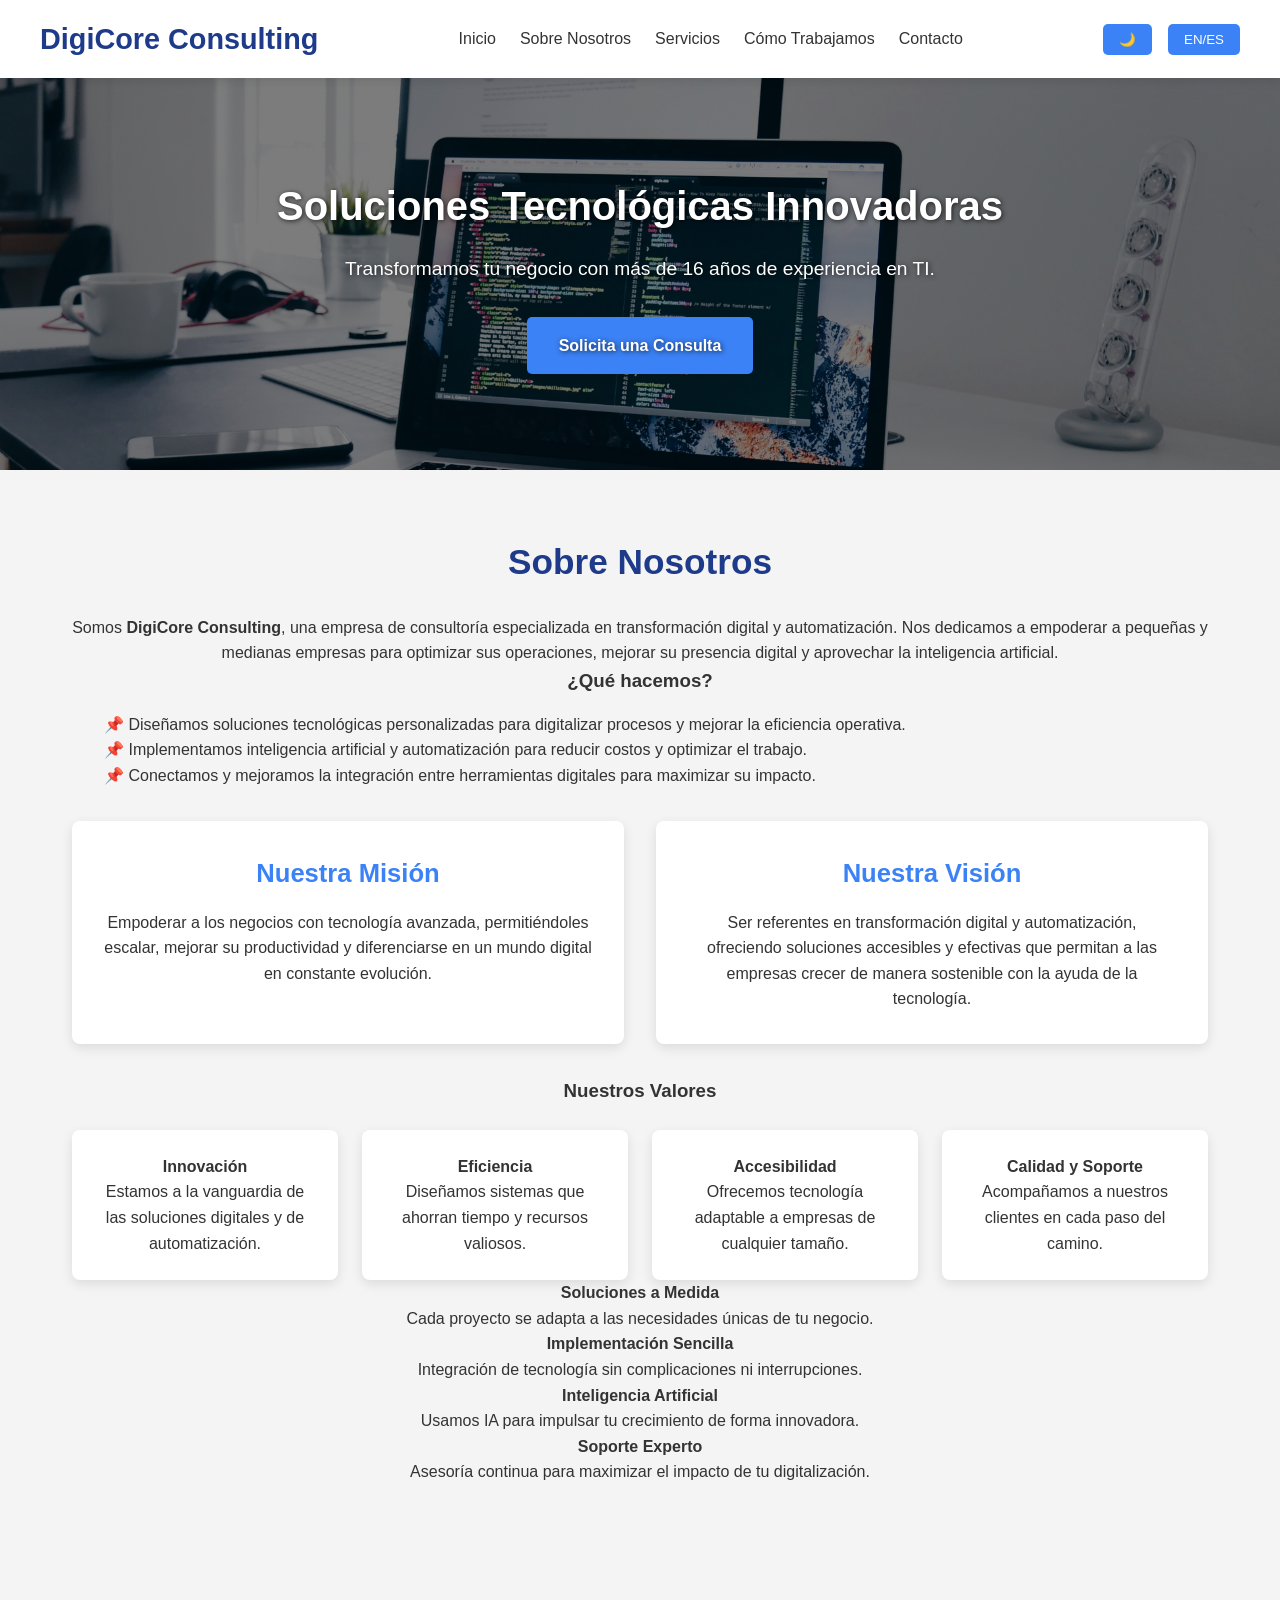
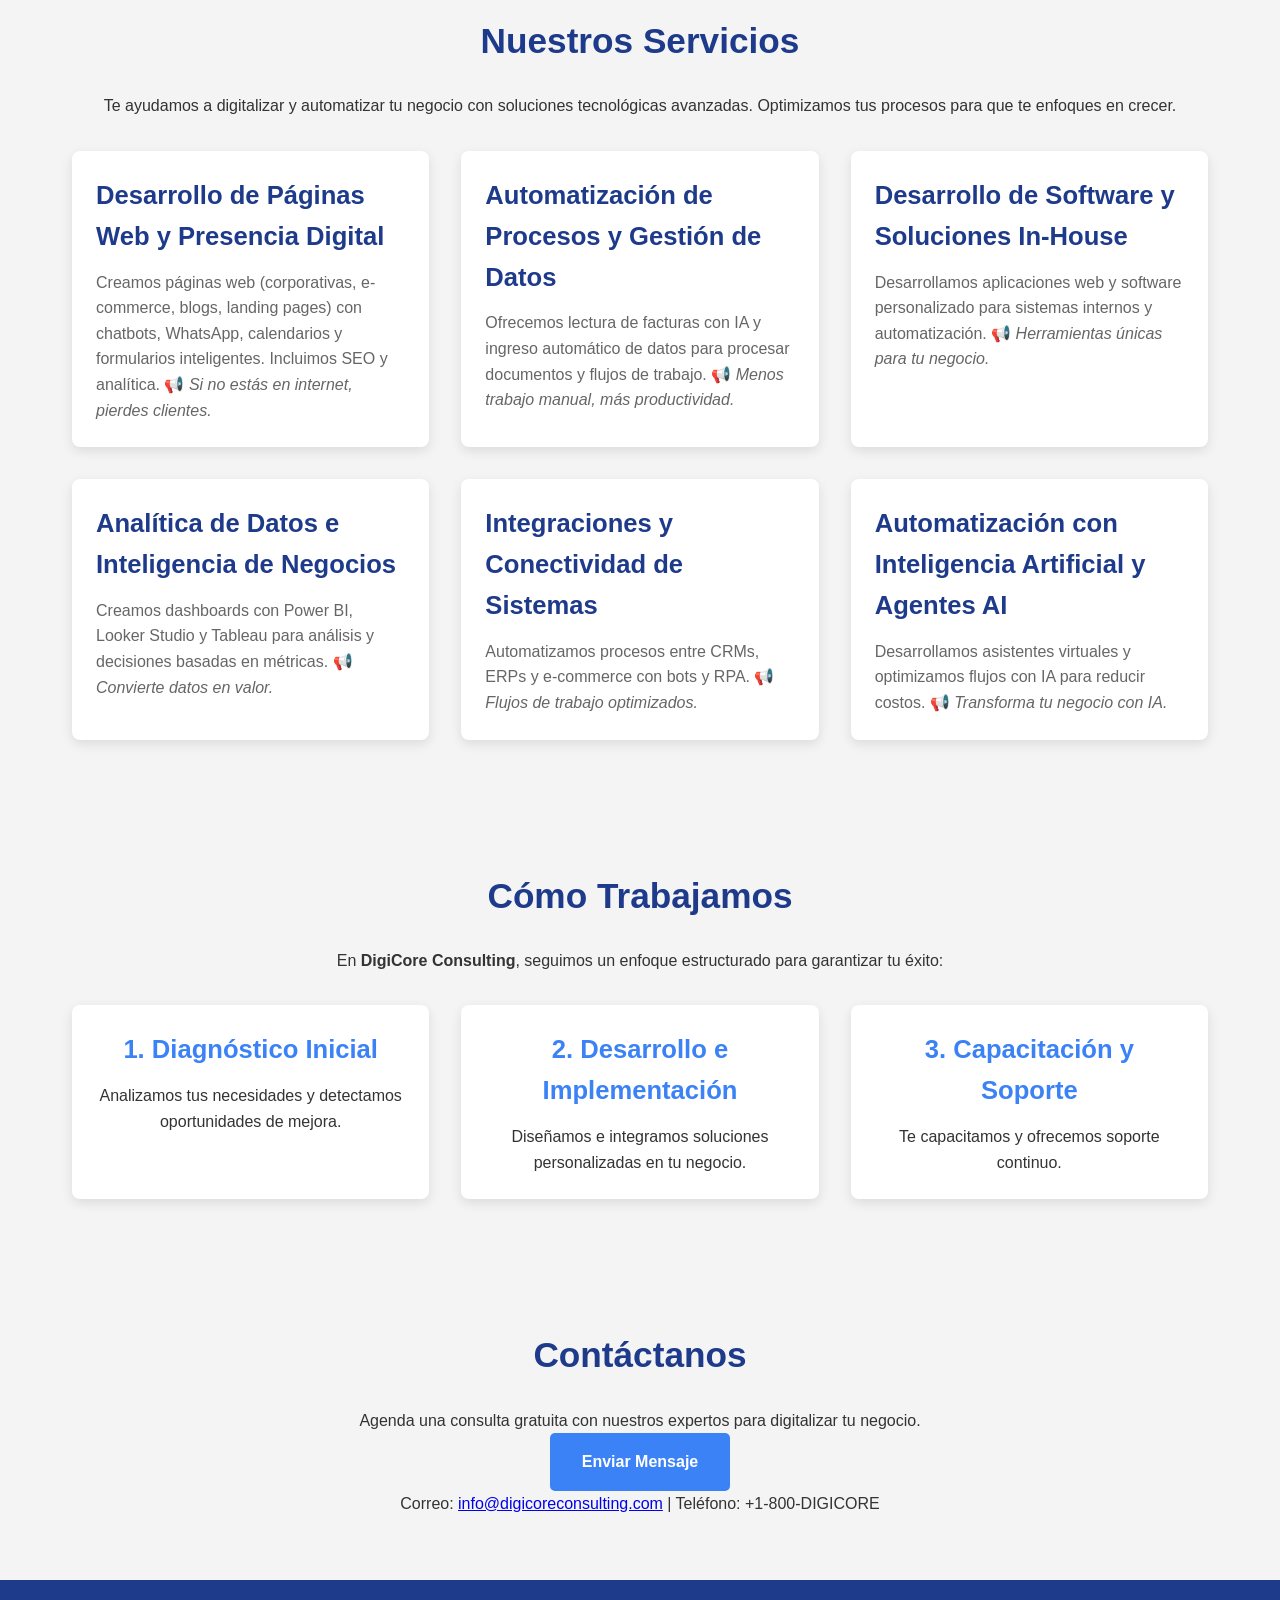
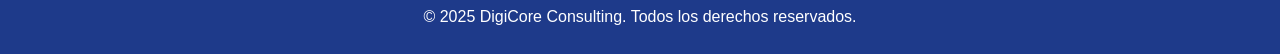
==== commit e59a4a77: "Update index.html" ====
--- a/index.html
+++ b/index.html
@@ -28,8 +28,8 @@
     <!-- Hero Section -->
     <section id="home" class="hero">
         <div class="hero-content">
-            <h1 data-lang="hero-title">Soluciones Tecnológicas Innovadoras</h1>
-            <p data-lang="hero-subtitle">Transformamos tu negocio con más de 16 años de experiencia en TI.</p>
+            <h1 data-lang="hero-title">Liderando la Transformación Digital</h1>
+            <p data-lang="hero-subtitle">Más de 16 años impulsando negocios con tecnología avanzada y soluciones innovadoras.</p>
             <a href="#contact" class="btn" data-lang="hero-btn">Solicita una Consulta</a>
         </div>
     </section>
@@ -37,65 +37,73 @@
     <!-- About Section -->
     <section id="about" class="section">
         <h2 data-lang="about-title">Sobre Nosotros</h2>
-        <p data-lang="about-desc">Somos <strong>DigiCore Consulting</strong>, una empresa de consultoría especializada en transformación digital y automatización. Nos dedicamos a empoderar a pequeñas y medianas empresas para optimizar sus operaciones, mejorar su presencia digital y aprovechar la inteligencia artificial.</p>
+        <p data-lang="about-desc">En <strong>DigiCore Consulting</strong>, somos una empresa líder en consultoría de transformación digital y automatización. Nos apasiona ayudar a pequeñas y medianas empresas a optimizar sus operaciones, elevar su presencia digital y aprovechar el poder de la inteligencia artificial para alcanzar nuevos horizontes.</p>
         <div class="what-we-do">
             <h3 data-lang="what-we-do-title">¿Qué hacemos?</h3>
             <ul data-lang="what-we-do-list">
-                <li>📌 Diseñamos soluciones tecnológicas personalizadas para digitalizar procesos y mejorar la eficiencia operativa.</li>
-                <li>📌 Implementamos inteligencia artificial y automatización para reducir costos y optimizar el trabajo.</li>
-                <li>📌 Conectamos y mejoramos la integración entre herramientas digitales para maximizar su impacto.</li>
+                <li>Diseñamos soluciones tecnológicas personalizadas para digitalizar procesos y mejorar la eficiencia.</li>
+                <li>Implementamos inteligencia artificial y automatización para optimizar costos y rendimiento.</li>
+                <li>Mejoramos la integración entre herramientas digitales para maximizar su impacto en tu negocio.</li>
             </ul>
         </div>
         <div class="mission-vision">
             <div class="mission">
                 <h3 data-lang="mission-title">Nuestra Misión</h3>
-                <p data-lang="mission-desc">Empoderar a los negocios con tecnología avanzada, permitiéndoles escalar, mejorar su productividad y diferenciarse en un mundo digital en constante evolución.</p>
+                <p data-lang="mission-desc">Empoderar a los negocios con tecnología avanzada, permitiéndoles escalar, aumentar su productividad y destacarse en un mundo digital en constante cambio.</p>
             </div>
             <div class="vision">
                 <h3 data-lang="vision-title">Nuestra Visión</h3>
-                <p data-lang="vision-desc">Ser referentes en transformación digital y automatización, ofreciendo soluciones accesibles y efectivas que permitan a las empresas crecer de manera sostenible con la ayuda de la tecnología.</p>
+                <p data-lang="vision-desc">Convertirnos en referentes globales en transformación digital y automatización, ofreciendo soluciones accesibles que impulsen el crecimiento sostenible de las empresas.</p>
             </div>
         </div>
         <div class="values">
             <h3 data-lang="values-title">Nuestros Valores</h3>
             <div class="values-grid">
-                <div><strong data-lang="value-innov">Innovación</strong>: Nos mantenemos a la vanguardia en soluciones digitales y automatización.</div>
-                <div><strong data-lang="value-eff">Eficiencia</strong>: Diseñamos sistemas que ahorran tiempo y recursos.</div>
-                <div><strong data-lang="value-acc">Accesibilidad</strong>: Ofrecemos tecnología que se adapta a cualquier empresa.</div>
-                <div><strong data-lang="value-qual">Calidad y Soporte</strong>: Acompañamos a nuestros clientes en cada etapa.</div>
+                <div><strong data-lang="value-innov">Innovación</strong><br>Estamos a la vanguardia de las soluciones digitales y de automatización.</div>
+                <div><strong data-lang="value-eff">Eficiencia</strong><br>Diseñamos sistemas que ahorran tiempo y recursos valiosos.</div>
+                <div><strong data-lang="value-acc">Accesibilidad</strong><br>Ofrecemos tecnología adaptable a empresas de cualquier tamaño.</div>
+                <div><strong data-lang="value-qual">Calidad y Soporte</strong><br>Acompañamos a nuestros clientes en cada paso del camino.</div>
             </div>
         </div>
-        <p data-lang="why-choose-us">🔹 <strong>¿Por qué elegirnos?</strong> Ofrecemos soluciones a medida, implementación sin complicaciones, herramientas de inteligencia artificial para el crecimiento y soporte continuo. 📞 ¡Digitaliza tu empresa hoy y prepárate para el futuro!</p>
+        <div class="why-choose-us">
+            <h3 data-lang="why-choose-us-title">¿Por qué elegir DigiCore?</h3>
+            <div class="choose-us-grid">
+                <div><strong>Soluciones a Medida</strong><br>Cada proyecto se adapta a las necesidades únicas de tu negocio.</div>
+                <div><strong>Implementación Sencilla</strong><br>Integración de tecnología sin complicaciones ni interrupciones.</div>
+                <div><strong>Inteligencia Artificial</strong><br>Usamos IA para impulsar tu crecimiento de forma innovadora.</div>
+                <div><strong>Soporte Experto</strong><br>Asesoría continua para maximizar el impacto de tu digitalización.</div>
+            </div>
+        </div>
     </section>
 
     <!-- Services Section -->
     <section id="services" class="section">
         <h2 data-lang="services-title">Nuestros Servicios</h2>
-        <p data-lang="services-intro">Te ayudamos a digitalizar y automatizar tu negocio con soluciones tecnológicas avanzadas. Optimizamos tus procesos para que te enfoques en crecer.</p>
+        <p data-lang="services-intro">Transformamos tu negocio con soluciones tecnológicas avanzadas, desde el desarrollo web hasta la inteligencia artificial, optimizando cada proceso para tu éxito.</p>
         <div class="services-grid">
             <div class="service-card">
                 <h3 data-lang="service-web">Desarrollo de Páginas Web y Presencia Digital</h3>
-                <p data-lang="service-web-desc">Creamos páginas web (corporativas, e-commerce, blogs, landing pages) con chatbots, WhatsApp, calendarios y formularios inteligentes. Incluimos SEO y analítica. 📢 <em>Si no estás en internet, pierdes clientes.</em></p>
+                <p data-lang="service-web-desc">Creamos sitios web personalizados (corporativos, e-commerce, landing pages) con funcionalidades como chatbots y SEO integrado para destacar en línea.</p>
             </div>
             <div class="service-card">
                 <h3 data-lang="service-auto">Automatización de Procesos y Gestión de Datos</h3>
-                <p data-lang="service-auto-desc">Ofrecemos lectura de facturas con IA y ingreso automático de datos para procesar documentos y flujos de trabajo. 📢 <em>Menos trabajo manual, más productividad.</em></p>
+                <p data-lang="service-auto-desc">Implementamos soluciones como lectura de facturas con IA y automatización de flujos de trabajo para aumentar tu productividad.</p>
             </div>
             <div class="service-card">
                 <h3 data-lang="service-soft">Desarrollo de Software y Soluciones In-House</h3>
-                <p data-lang="service-soft-desc">Desarrollamos aplicaciones web y software personalizado para sistemas internos y automatización. 📢 <em>Herramientas únicas para tu negocio.</em></p>
+                <p data-lang="service-soft-desc">Desarrollamos aplicaciones web y software a medida para optimizar tus operaciones internas.</p>
             </div>
             <div class="service-card">
                 <h3 data-lang="service-data">Analítica de Datos e Inteligencia de Negocios</h3>
-                <p data-lang="service-data-desc">Creamos dashboards con Power BI, Looker Studio y Tableau para análisis y decisiones basadas en métricas. 📢 <em>Convierte datos en valor.</em></p>
+                <p data-lang="service-data-desc">Creamos dashboards interactivos con Power BI y Tableau para decisiones basadas en datos reales.</p>
             </div>
             <div class="service-card">
                 <h3 data-lang="service-int">Integraciones y Conectividad de Sistemas</h3>
-                <p data-lang="service-int-desc">Automatizamos procesos entre CRMs, ERPs y e-commerce con bots y RPA. 📢 <em>Flujos de trabajo optimizados.</em></p>
+                <p data-lang="service-int-desc">Conectamos CRMs, ERPs y e-commerce con automatización avanzada para flujos de trabajo eficientes.</p>
             </div>
             <div class="service-card">
-                <h3 data-lang="service-ai">Automatización con Inteligencia Artificial y Agentes AI</h3>
-                <p data-lang="service-ai-desc">Desarrollamos asistentes virtuales y optimizamos flujos con IA para reducir costos. 📢 <em>Transforma tu negocio con IA.</em></p>
+                <h3 data-lang="service-ai">Automatización con Inteligencia Artificial</h3>
+                <p data-lang="service-ai-desc">Desplegamos asistentes virtuales y optimizamos procesos con IA para reducir costos y mejorar resultados.</p>
             </div>
         </div>
     </section>
@@ -103,28 +111,27 @@
     <!-- How We Work Section -->
     <section id="how-we-work" class="section">
         <h2 data-lang="how-we-work-title">Cómo Trabajamos</h2>
-        <p data-lang="how-we-work-desc">En <strong>DigiCore Consulting</strong>, seguimos un enfoque estructurado para garantizar tu éxito:</p>
+        <p data-lang="how-we-work-desc">En <strong>DigiCore Consulting</strong>, seguimos un proceso claro y colaborativo para transformar tu negocio:</p>
         <div class="work-process">
             <div class="process-step">
                 <h3 data-lang="process-1">1. Diagnóstico Inicial</h3>
-                <p data-lang="process-1-desc">Analizamos tus necesidades y detectamos oportunidades de mejora.</p>
+                <p data-lang="process-1-desc">Evaluamos tus necesidades y oportunidades de mejora con un análisis profundo.</p>
             </div>
             <div class="process-step">
                 <h3 data-lang="process-2">2. Desarrollo e Implementación</h3>
-                <p data-lang="process-2-desc">Diseñamos e integramos soluciones personalizadas en tu negocio.</p>
+                <p data-lang="process-2-desc">Diseñamos e integramos soluciones personalizadas con precisión y eficiencia.</p>
             </div>
             <div class="process-step">
                 <h3 data-lang="process-3">3. Capacitación y Soporte</h3>
-                <p data-lang="process-3-desc">Te capacitamos y ofrecemos soporte continuo.</p>
+                <p data-lang="process-3-desc">Te capacitamos y ofrecemos soporte continuo para garantizar tu éxito a largo plazo.</p>
             </div>
         </div>
-        <p data-lang="how-we-work-call">📞 ¡Contáctanos para una consulta gratuita!</p>
     </section>
 
     <!-- Contact Section -->
     <section id="contact" class="section">
         <h2 data-lang="contact-title">Contáctanos</h2>
-        <p data-lang="contact-desc">Agenda una consulta gratuita con nuestros expertos para digitalizar tu negocio.</p>
+        <p data-lang="contact-desc">Estamos listos para impulsar tu digitalización. ¡Agenda tu consulta gratuita hoy!</p>
         <a href="mailto:info@digicoreconsulting.com" class="btn" data-lang="contact-btn">Enviar Mensaje</a>
         <p data-lang="contact-info">Correo: <a href="mailto:info@digicoreconsulting.com">info@digicoreconsulting.com</a> | Teléfono: +1-800-DIGICORE</p>
     </section>
--- a/css/styles.css
+++ b/css/styles.css
@@ -6,13 +6,11 @@
 }
 
 body {
-    font-family: 'Roboto', sans-serif; /* Fuente profesional moderna */
+    font-family: 'Roboto', sans-serif;
     line-height: 1.6;
-    transition: background-color 0.3s, color 0.3s;
     color: #333;
 }
 
-/* Fuentes desde Google Fonts */
 @import url('https://fonts.googleapis.com/css2?family=Roboto:wght@400;700&display=swap');
 
 /* Light Mode (default) */
@@ -57,7 +55,7 @@
 .nav-links {
     list-style: none;
     display: flex;
-    gap: 2rem;
+    gap: 1.5rem;
 }
 
 .nav-links a {
@@ -97,111 +95,100 @@
 /* Hero Section */
 .hero {
     text-align: center;
-    padding: 8rem 2rem;
+    padding: 6rem 2rem;
     background: linear-gradient(rgba(0, 0, 0, 0.5), rgba(0, 0, 0, 0.5)), url('../img/hero-bg.jpg') no-repeat center/cover;
     background-color: #1E3A8A;
     color: #fff;
     text-shadow: 1px 1px 5px rgba(0, 0, 0, 0.7);
-    min-height: 100vh;
-    display: flex;
-    align-items: center;
-    justify-content: center;
 }
 
 .hero-content {
     max-width: 800px;
+    margin: 0 auto;
 }
 
 .hero h1 {
-    font-size: 3rem;
-    margin-bottom: 1.5rem;
-    animation: fadeInDown 1s ease-out;
+    font-size: 2.5rem;
+    margin-bottom: 1rem;
 }
 
 .hero p {
-    font-size: 1.3rem;
+    font-size: 1.2rem;
     margin-bottom: 2rem;
-    animation: fadeInUp 1s ease-out 0.5s;
-    animation-fill-mode: backwards;
 }
 
 .btn {
     display: inline-block;
-    padding: 1rem 2.5rem;
+    padding: 1rem 2rem;
     background-color: #3B82F6;
     color: #fff;
     text-decoration: none;
-    border-radius: 8px;
+    border-radius: 5px;
     font-weight: 700;
-    transition: transform 0.3s, background-color 0.3s;
-    animation: fadeIn 1s ease-out 1s;
-    animation-fill-mode: backwards;
+    transition: background-color 0.3s;
 }
 
 .btn:hover {
     background-color: #2563EB;
-    transform: scale(1.05);
 }
 
 /* Sections */
 .section {
-    padding: 5rem 2rem;
+    padding: 4rem 2rem;
     max-width: 1200px;
     margin: 0 auto;
     text-align: center;
 }
 
 .section h2 {
-    font-size: 2.5rem;
-    margin-bottom: 2rem;
+    font-size: 2.2rem;
+    margin-bottom: 1.5rem;
     color: #1E3A8A;
 }
 
-/* Mission and Vision */
+/* About Section */
+.what-we-do ul {
+    list-style: none;
+    margin: 1rem 0;
+    padding: 0 2rem;
+    text-align: left;
+}
+
 .mission-vision {
     display: grid;
     grid-template-columns: 1fr 1fr;
     gap: 2rem;
-    margin-bottom: 2rem;
+    margin: 2rem 0;
 }
 
 .mission, .vision {
     background: #fff;
     padding: 2rem;
-    border-radius: 10px;
-    box-shadow: 0 4px 15px rgba(0, 0, 0, 0.1);
+    border-radius: 8px;
+    box-shadow: 0 4px 12px rgba(0, 0, 0, 0.1);
 }
 
 .mission h3, .vision h3 {
-    font-size: 1.8rem;
+    font-size: 1.6rem;
     margin-bottom: 1rem;
     color: #3B82F6;
 }
 
-/* Values */
-.values {
-    margin-top: 2rem;
-}
-
 .values-grid {
     display: grid;
-    grid-template-columns: repeat(auto-fit, minmax(250px, 1fr));
+    grid-template-columns: repeat(auto-fit, minmax(200px, 1fr));
     gap: 1.5rem;
+    margin-top: 1.5rem;
 }
 
 .values-grid div {
     background: #fff;
     padding: 1.5rem;
-    border-radius: 10px;
-    box-shadow: 0 4px 15px rgba(0, 0, 0, 0.1);
-    transition: transform 0.3s;
-}
-
-.values-grid div:hover {
-    transform: translateY(-5px);
-}
-
-/* Services Grid */
+    border-radius: 8px;
+    box-shadow: 0 4px 12px rgba(0, 0, 0, 0.1);
+}
+
+/* Services Section */
 .services-grid {
     display: grid;
     grid-template-columns: repeat(auto-fit, minmax(300px, 1fr));
@@ -211,21 +198,16 @@
 
 .service-card {
     background: #fff;
-    padding: 2rem;
-    border-radius: 10px;
-    box-shadow: 0 4px 15px rgba(0, 0, 0, 0.1);
+    padding: 1.5rem;
+    border-radius: 8px;
+    box-shadow: 0 4px 12px rgba(0, 0, 0, 0.1);
     text-align: left;
-    transition: transform 0.3s;
-}
-
-.service-card:hover {
-    transform: translateY(-5px);
 }
 
 .service-card h3 {
-    font-size: 1.8rem;
+    font-size: 1.6rem;
     color: #1E3A8A;
-    margin-bottom: 1rem;
+    margin-bottom: 0.8rem;
 }
 
 .service-card p {
@@ -233,7 +215,7 @@
     color: #666;
 }
 
-/* How We Work */
+/* How We Work Section */
 .work-process {
     display: grid;
     grid-template-columns: repeat(auto-fit, minmax(250px, 1fr));
@@ -243,20 +225,15 @@
 
 .process-step {
     background: #fff;
-    padding: 2rem;
-    border-radius: 10px;
-    box-shadow: 0 4px 15px rgba(0, 0, 0, 0.1);
-    transition: transform 0.3s;
-}
-
-.process-step:hover {
-    transform: translateY(-5px);
+    padding: 1.5rem;
+    border-radius: 8px;
+    box-shadow: 0 4px 12px rgba(0, 0, 0, 0.1);
 }
 
 .process-step h3 {
-    font-size: 1.8rem;
+    font-size: 1.6rem;
     color: #3B82F6;
-    margin-bottom: 1rem;
+    margin-bottom: 0.8rem;
 }
 
 /* Contact Section */
@@ -272,45 +249,13 @@
 /* Footer */
 footer {
     text-align: center;
-    padding: 2rem;
+    padding: 1.5rem;
     background-color: #1E3A8A;
     color: #fff;
 }
 
 body.dark footer {
     background-color: #1A2E5A;
-}
-
-/* Animaciones */
-@keyframes fadeInDown {
-    from {
-        opacity: 0;
-        transform: translateY(-20px);
-    }
-    to {
-        opacity: 1;
-        transform: translateY(0);
-    }
-}
-
-@keyframes fadeInUp {
-    from {
-        opacity: 0;
-        transform: translateY(20px);
-    }
-    to {
-        opacity: 1;
-        transform: translateY(0);
-    }
-}
-
-@keyframes fadeIn {
-    from {
-        opacity: 0;
-    }
-    to {
-        opacity: 1;
-    }
 }
 
 /* Responsive Design */
@@ -341,20 +286,16 @@
         font-size: 1rem;
     }
 
-    .mission-vision {
+    .mission-vision, .services-grid, .work-process {
         grid-template-columns: 1fr;
     }
 
-    .services-grid, .work-process {
-        grid-template-columns: 1fr;
-    }
-
     .section h2 {
-        font-size: 2rem;
+        font-size: 1.8rem;
     }
 
     .service-card, .process-step {
-        padding: 1.5rem;
+        padding: 1rem;
     }
 }
 
@@ -366,4 +307,8 @@
     .hero-content {
         padding: 0 1rem;
     }
-}
+
+    .what-we-do ul {
+        padding: 0 1rem;
+    }
+}
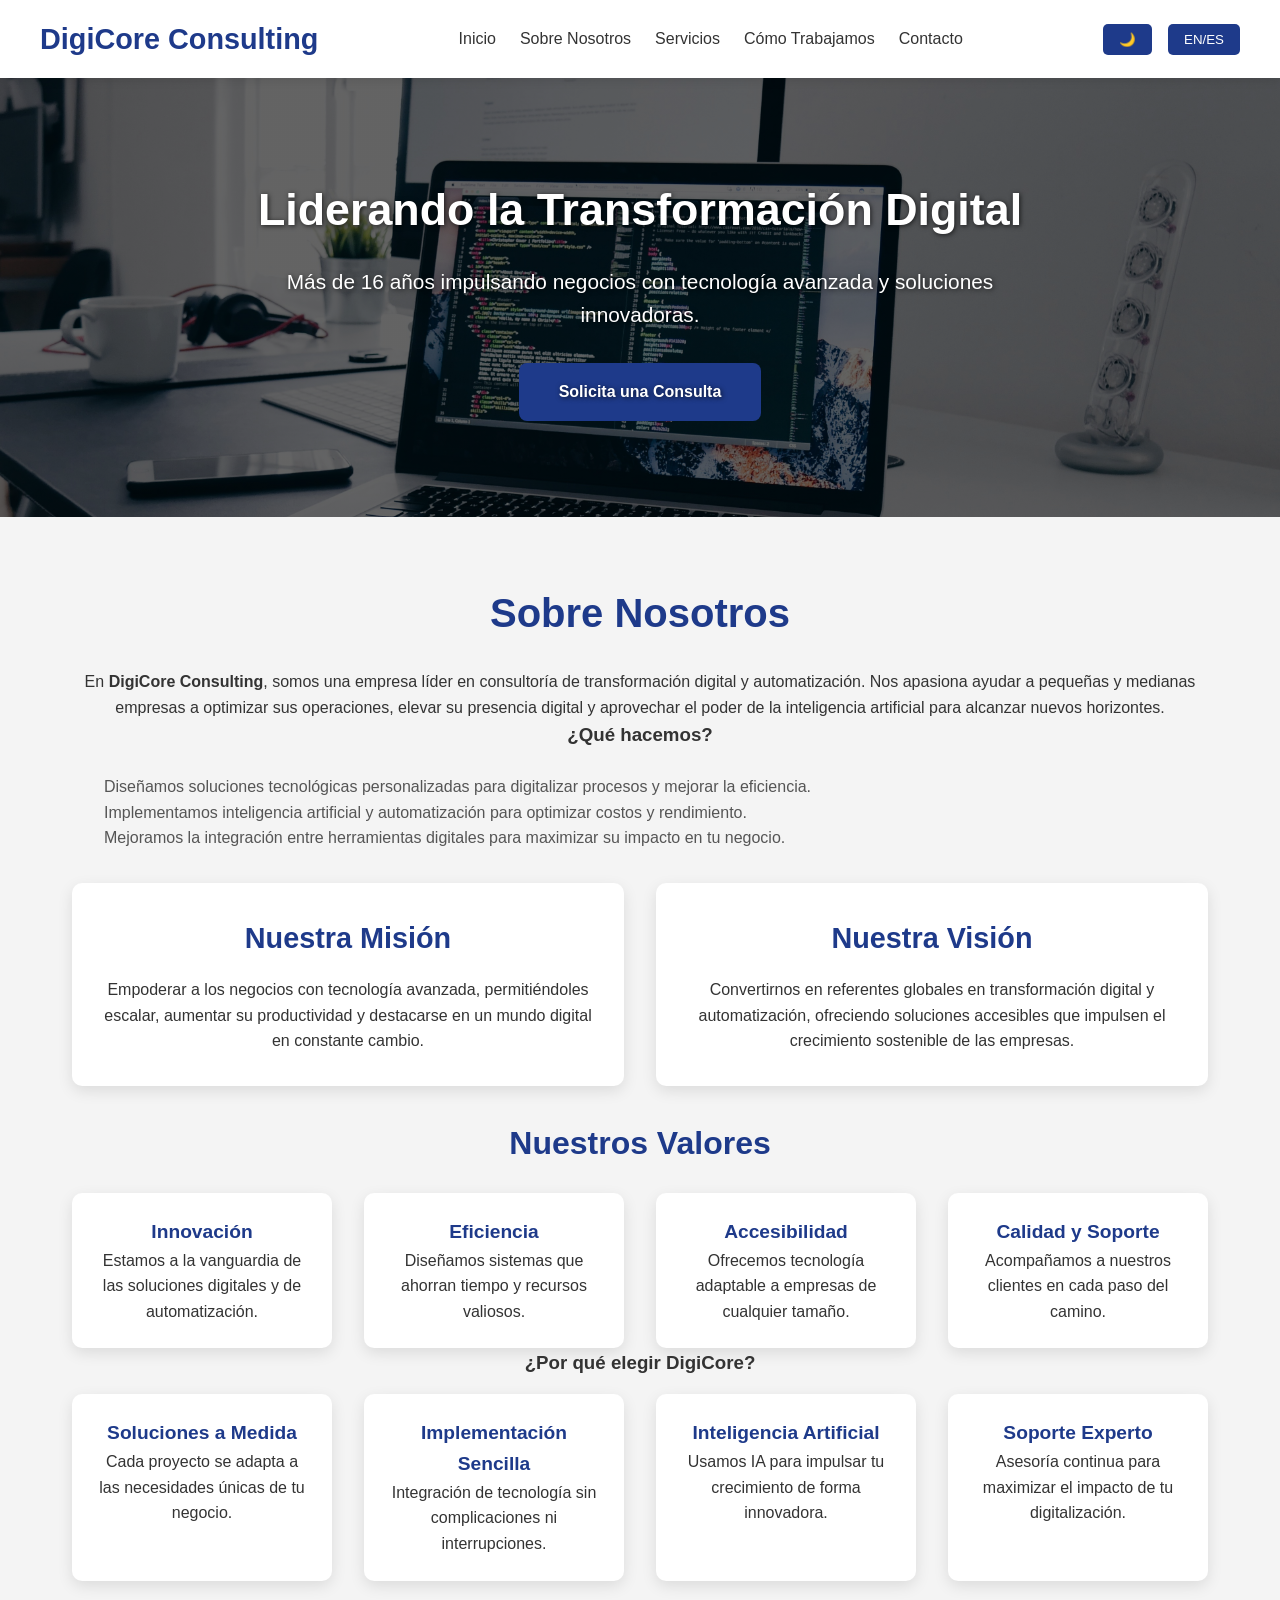
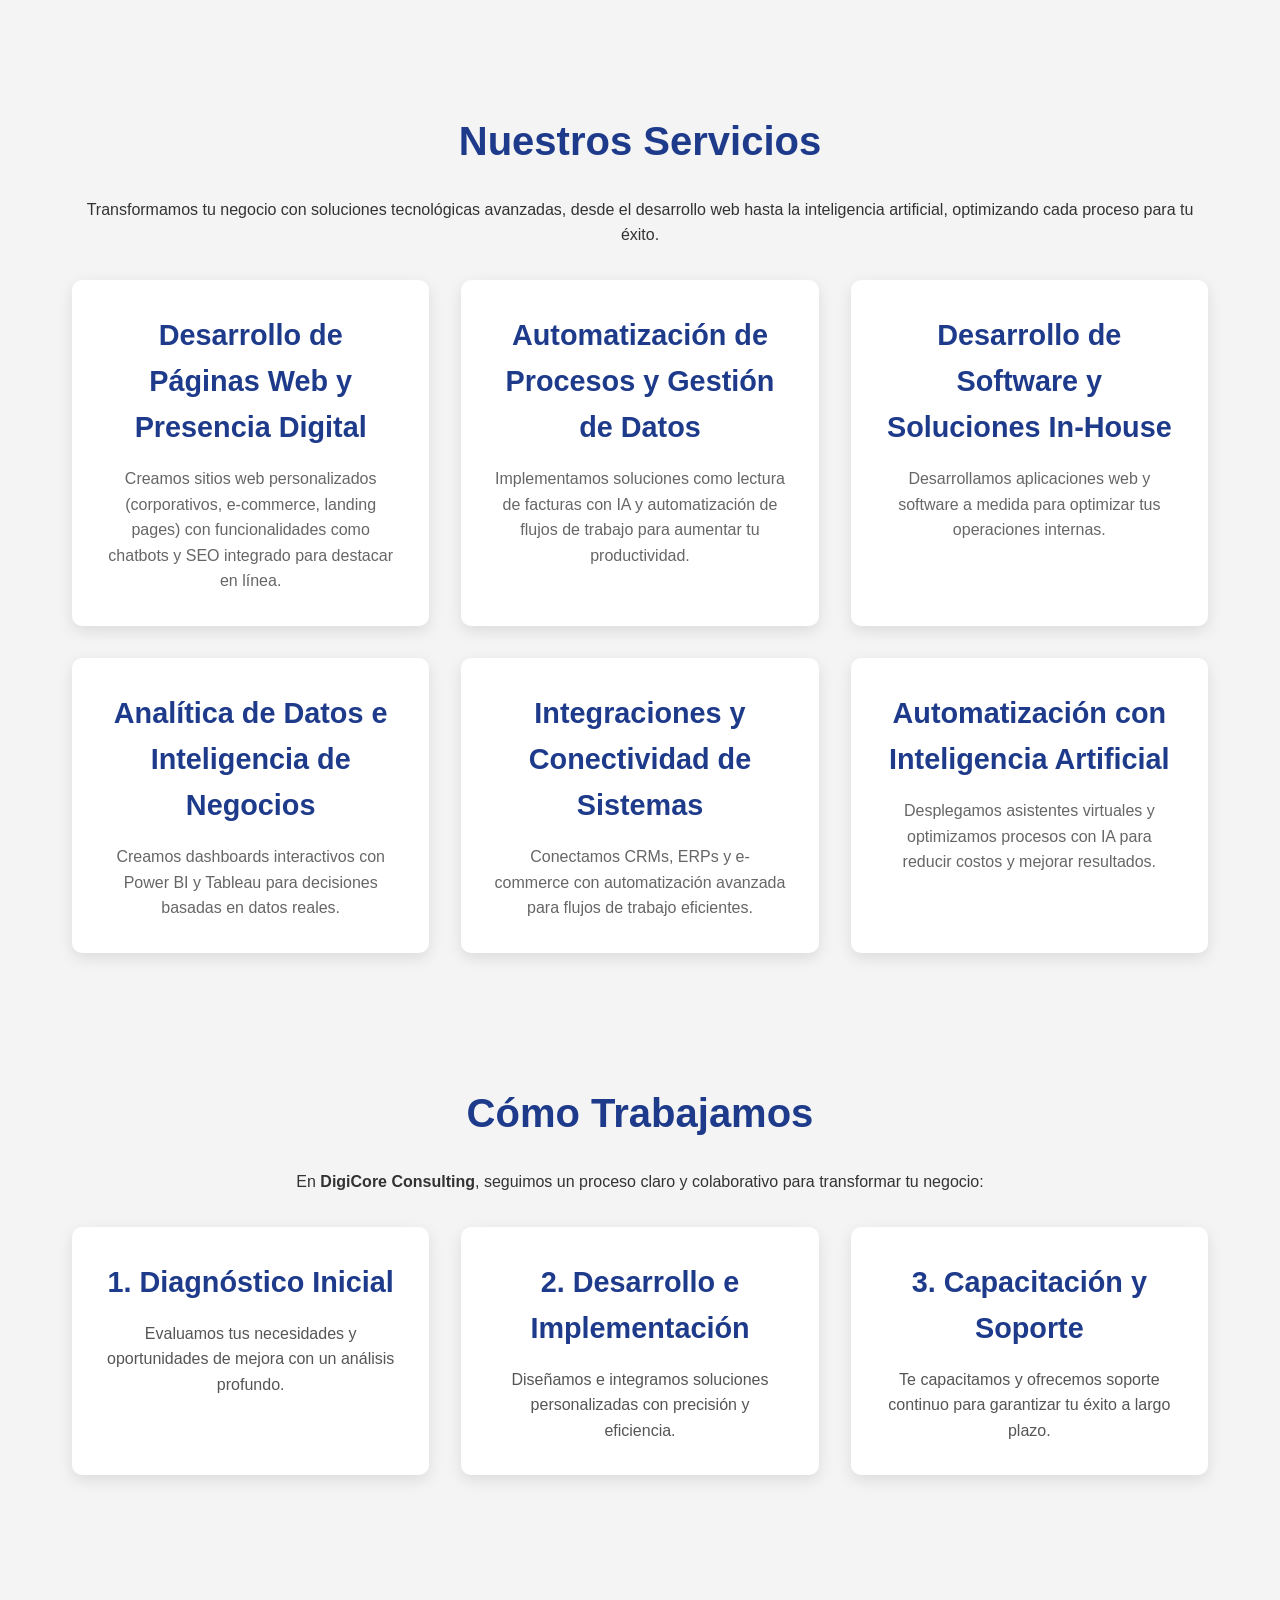
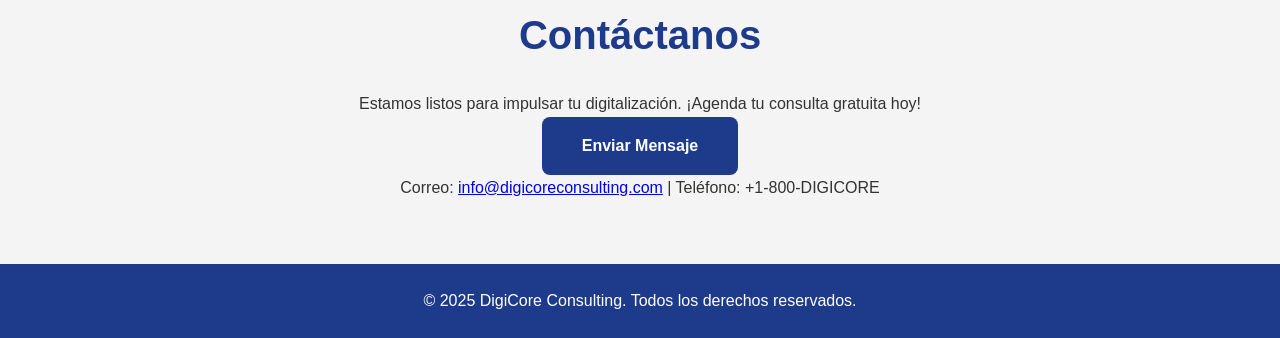
==== commit ef8c5fc8: "Update index.html" ====
--- a/index.html
+++ b/index.html
@@ -35,15 +35,15 @@
     </section>
 
     <!-- About Section -->
-    <section id="about" class="section">
+    <section id="about" class="section animate-on-scroll">
         <h2 data-lang="about-title">Sobre Nosotros</h2>
         <p data-lang="about-desc">En <strong>DigiCore Consulting</strong>, somos una empresa líder en consultoría de transformación digital y automatización. Nos apasiona ayudar a pequeñas y medianas empresas a optimizar sus operaciones, elevar su presencia digital y aprovechar el poder de la inteligencia artificial para alcanzar nuevos horizontes.</p>
         <div class="what-we-do">
             <h3 data-lang="what-we-do-title">¿Qué hacemos?</h3>
             <ul data-lang="what-we-do-list">
-                <li>Diseñamos soluciones tecnológicas personalizadas para digitalizar procesos y mejorar la eficiencia.</li>
-                <li>Implementamos inteligencia artificial y automatización para optimizar costos y rendimiento.</li>
-                <li>Mejoramos la integración entre herramientas digitales para maximizar su impacto en tu negocio.</li>
+                <li><span class="icon">💻</span> Diseñamos soluciones tecnológicas personalizadas para digitalizar procesos y mejorar la eficiencia.</li>
+                <li><span class="icon">🤖</span> Implementamos inteligencia artificial y automatización para optimizar costos y rendimiento.</li>
+                <li><span class="icon">🔗</span> Mejoramos la integración entre herramientas digitales para maximizar su impacto en tu negocio.</li>
             </ul>
         </div>
         <div class="mission-vision">
@@ -59,25 +59,25 @@
         <div class="values">
             <h3 data-lang="values-title">Nuestros Valores</h3>
             <div class="values-grid">
-                <div><strong data-lang="value-innov">Innovación</strong><br>Estamos a la vanguardia de las soluciones digitales y de automatización.</div>
-                <div><strong data-lang="value-eff">Eficiencia</strong><br>Diseñamos sistemas que ahorran tiempo y recursos valiosos.</div>
-                <div><strong data-lang="value-acc">Accesibilidad</strong><br>Ofrecemos tecnología adaptable a empresas de cualquier tamaño.</div>
-                <div><strong data-lang="value-qual">Calidad y Soporte</strong><br>Acompañamos a nuestros clientes en cada paso del camino.</div>
+                <div class="value-card"><strong data-lang="value-innov">Innovación</strong><br>Estamos a la vanguardia de las soluciones digitales y de automatización.</div>
+                <div class="value-card"><strong data-lang="value-eff">Eficiencia</strong><br>Diseñamos sistemas que ahorran tiempo y recursos valiosos.</div>
+                <div class="value-card"><strong data-lang="value-acc">Accesibilidad</strong><br>Ofrecemos tecnología adaptable a empresas de cualquier tamaño.</div>
+                <div class="value-card"><strong data-lang="value-qual">Calidad y Soporte</strong><br>Acompañamos a nuestros clientes en cada paso del camino.</div>
             </div>
         </div>
         <div class="why-choose-us">
             <h3 data-lang="why-choose-us-title">¿Por qué elegir DigiCore?</h3>
             <div class="choose-us-grid">
-                <div><strong>Soluciones a Medida</strong><br>Cada proyecto se adapta a las necesidades únicas de tu negocio.</div>
-                <div><strong>Implementación Sencilla</strong><br>Integración de tecnología sin complicaciones ni interrupciones.</div>
-                <div><strong>Inteligencia Artificial</strong><br>Usamos IA para impulsar tu crecimiento de forma innovadora.</div>
-                <div><strong>Soporte Experto</strong><br>Asesoría continua para maximizar el impacto de tu digitalización.</div>
+                <div class="choose-card"><strong>Soluciones a Medida</strong><br>Cada proyecto se adapta a las necesidades únicas de tu negocio.</div>
+                <div class="choose-card"><strong>Implementación Sencilla</strong><br>Integración de tecnología sin complicaciones ni interrupciones.</div>
+                <div class="choose-card"><strong>Inteligencia Artificial</strong><br>Usamos IA para impulsar tu crecimiento de forma innovadora.</div>
+                <div class="choose-card"><strong>Soporte Experto</strong><br>Asesoría continua para maximizar el impacto de tu digitalización.</div>
             </div>
         </div>
     </section>
 
     <!-- Services Section -->
-    <section id="services" class="section">
+    <section id="services" class="section animate-on-scroll">
         <h2 data-lang="services-title">Nuestros Servicios</h2>
         <p data-lang="services-intro">Transformamos tu negocio con soluciones tecnológicas avanzadas, desde el desarrollo web hasta la inteligencia artificial, optimizando cada proceso para tu éxito.</p>
         <div class="services-grid">
@@ -109,7 +109,7 @@
     </section>
 
     <!-- How We Work Section -->
-    <section id="how-we-work" class="section">
+    <section id="how-we-work" class="section animate-on-scroll">
         <h2 data-lang="how-we-work-title">Cómo Trabajamos</h2>
         <p data-lang="how-we-work-desc">En <strong>DigiCore Consulting</strong>, seguimos un proceso claro y colaborativo para transformar tu negocio:</p>
         <div class="work-process">
@@ -129,7 +129,7 @@
     </section>
 
     <!-- Contact Section -->
-    <section id="contact" class="section">
+    <section id="contact" class="section animate-on-scroll">
         <h2 data-lang="contact-title">Contáctanos</h2>
         <p data-lang="contact-desc">Estamos listos para impulsar tu digitalización. ¡Agenda tu consulta gratuita hoy!</p>
         <a href="mailto:info@digicoreconsulting.com" class="btn" data-lang="contact-btn">Enviar Mensaje</a>
--- a/css/styles.css
+++ b/css/styles.css
@@ -21,7 +21,7 @@
 /* Dark Mode */
 body.dark {
     background-color: #1a1a1a;
-    color: #f4f4f4;
+    color: #e0e0e0;
 }
 
 /* Header */
@@ -66,11 +66,11 @@
 }
 
 body.dark .nav-links a {
-    color: #f4f4f4;
+    color: #e0e0e0;
 }
 
 .nav-links a:hover {
-    color: #3B82F6;
+    color: #1E3A8A;
 }
 
 .controls {
@@ -81,7 +81,7 @@
 button {
     padding: 0.5rem 1rem;
     border: none;
-    background-color: #3B82F6;
+    background-color: #1E3A8A;
     color: #fff;
     cursor: pointer;
     border-radius: 5px;
@@ -89,14 +89,14 @@
 }
 
 button:hover {
-    background-color: #2563EB;
+    background-color: #163269;
 }
 
 /* Hero Section */
 .hero {
     text-align: center;
     padding: 6rem 2rem;
-    background: linear-gradient(rgba(0, 0, 0, 0.5), rgba(0, 0, 0, 0.5)), url('../img/hero-bg.jpg') no-repeat center/cover;
+    background: linear-gradient(rgba(0, 0, 0, 0.6), rgba(0, 0, 0, 0.6)), url('../img/hero-bg.jpg') no-repeat center/cover;
     background-color: #1E3A8A;
     color: #fff;
     text-shadow: 1px 1px 5px rgba(0, 0, 0, 0.7);
@@ -108,28 +108,29 @@
 }
 
 .hero h1 {
-    font-size: 2.5rem;
-    margin-bottom: 1rem;
+    font-size: 2.8rem;
+    margin-bottom: 1.2rem;
 }
 
 .hero p {
-    font-size: 1.2rem;
+    font-size: 1.3rem;
     margin-bottom: 2rem;
 }
 
 .btn {
     display: inline-block;
-    padding: 1rem 2rem;
-    background-color: #3B82F6;
+    padding: 1rem 2.5rem;
+    background-color: #1E3A8A;
     color: #fff;
     text-decoration: none;
-    border-radius: 5px;
+    border-radius: 8px;
     font-weight: 700;
-    transition: background-color 0.3s;
+    transition: background-color 0.3s, transform 0.3s;
 }
 
 .btn:hover {
-    background-color: #2563EB;
+    background-color: #163269;
+    transform: translateY(-2px);
 }
 
 /* Sections */
@@ -141,7 +142,7 @@
 }
 
 .section h2 {
-    font-size: 2.2rem;
+    font-size: 2.5rem;
     margin-bottom: 1.5rem;
     color: #1E3A8A;
 }
@@ -149,9 +150,10 @@
 /* About Section */
 .what-we-do ul {
     list-style: none;
-    margin: 1rem 0;
+    margin: 1.5rem 0;
     padding: 0 2rem;
     text-align: left;
+    color: #555;
 }
 
 .mission-vision {
@@ -164,28 +166,57 @@
 .mission, .vision {
     background: #fff;
     padding: 2rem;
-    border-radius: 8px;
-    box-shadow: 0 4px 12px rgba(0, 0, 0, 0.1);
+    border-radius: 10px;
+    box-shadow: 0 5px 15px rgba(0, 0, 0, 0.1);
+    transition: transform 0.3s;
+}
+
+body.dark .mission, body.dark .vision {
+    background: #2c2c2c;
+}
+
+.mission:hover, .vision:hover {
+    transform: translateY(-5px);
 }
 
 .mission h3, .vision h3 {
-    font-size: 1.6rem;
+    font-size: 1.8rem;
     margin-bottom: 1rem;
-    color: #3B82F6;
-}
-
-.values-grid {
+    color: #1E3A8A;
+}
+
+.values h3 {
+    font-size: 2rem; /* Aumenté el tamaño del título */
+    margin-bottom: 1.5rem;
+    color: #1E3A8A;
+}
+
+.values-grid, .choose-us-grid {
     display: grid;
-    grid-template-columns: repeat(auto-fit, minmax(200px, 1fr));
-    gap: 1.5rem;
-    margin-top: 1.5rem;
-}
-
-.values-grid div {
+    grid-template-columns: repeat(auto-fit, minmax(250px, 1fr));
+    gap: 2rem;
+    margin-top: 1rem;
+}
+
+.values-grid div, .choose-us-grid div {
     background: #fff;
     padding: 1.5rem;
-    border-radius: 8px;
-    box-shadow: 0 4px 12px rgba(0, 0, 0, 0.1);
+    border-radius: 10px;
+    box-shadow: 0 5px 15px rgba(0, 0, 0, 0.1);
+    transition: transform 0.3s;
+}
+
+body.dark .values-grid div, body.dark .choose-us-grid div {
+    background: #2c2c2c;
+}
+
+.values-grid div:hover, .choose-us-grid div:hover {
+    transform: translateY(-5px);
+}
+
+.values-grid div strong, .choose-us-grid div strong {
+    color: #1E3A8A;
+    font-size: 1.2rem;
 }
 
 /* Services Section */
@@ -198,16 +229,24 @@
 
 .service-card {
     background: #fff;
-    padding: 1.5rem;
-    border-radius: 8px;
-    box-shadow: 0 4px 12px rgba(0, 0, 0, 0.1);
-    text-align: left;
+    padding: 2rem;
+    border-radius: 10px;
+    box-shadow: 0 5px 15px rgba(0, 0, 0, 0.1);
+    transition: transform 0.3s;
+}
+
+body.dark .service-card {
+    background: #2c2c2c;
+}
+
+.service-card:hover {
+    transform: translateY(-5px);
 }
 
 .service-card h3 {
-    font-size: 1.6rem;
-    color: #1E3A8A;
-    margin-bottom: 0.8rem;
+    font-size: 1.8rem;
+    color: #1E3A8A;
+    margin-bottom: 1rem;
 }
 
 .service-card p {
@@ -215,7 +254,15 @@
     color: #666;
 }
 
+body.dark .service-card p {
+    color: #ccc;
+}
+
 /* How We Work Section */
+#how-we-work {
+    display: block; /* Asegurando visibilidad */
+}
+
 .work-process {
     display: grid;
     grid-template-columns: repeat(auto-fit, minmax(250px, 1fr));
@@ -225,20 +272,37 @@
 
 .process-step {
     background: #fff;
-    padding: 1.5rem;
-    border-radius: 8px;
-    box-shadow: 0 4px 12px rgba(0, 0, 0, 0.1);
+    padding: 2rem;
+    border-radius: 10px;
+    box-shadow: 0 5px 15px rgba(0, 0, 0, 0.1);
+    transition: transform 0.3s;
+}
+
+body.dark .process-step {
+    background: #2c2c2c;
+}
+
+.process-step:hover {
+    transform: translateY(-5px);
 }
 
 .process-step h3 {
-    font-size: 1.6rem;
-    color: #3B82F6;
-    margin-bottom: 0.8rem;
+    font-size: 1.8rem;
+    color: #1E3A8A;
+    margin-bottom: 1rem;
+}
+
+.process-step p {
+    color: #555;
+}
+
+body.dark .process-step p {
+    color: #ccc;
 }
 
 /* Contact Section */
 .contact-info a {
-    color: #3B82F6;
+    color: #1E3A8A;
     text-decoration: none;
 }
 
@@ -255,7 +319,7 @@
 }
 
 body.dark footer {
-    background-color: #1A2E5A;
+    background-color: #163269;
 }
 
 /* Responsive Design */
@@ -283,19 +347,19 @@
     }
 
     .hero p {
-        font-size: 1rem;
-    }
-
-    .mission-vision, .services-grid, .work-process {
+        font-size: 1.1rem;
+    }
+
+    .mission-vision, .values-grid, .choose-us-grid, .services-grid, .work-process {
         grid-template-columns: 1fr;
     }
 
     .section h2 {
-        font-size: 1.8rem;
-    }
-
-    .service-card, .process-step {
-        padding: 1rem;
+        font-size: 2rem;
+    }
+
+    .values h3 {
+        font-size: 1.8rem; /* Ajuste para móviles */
     }
 }
 
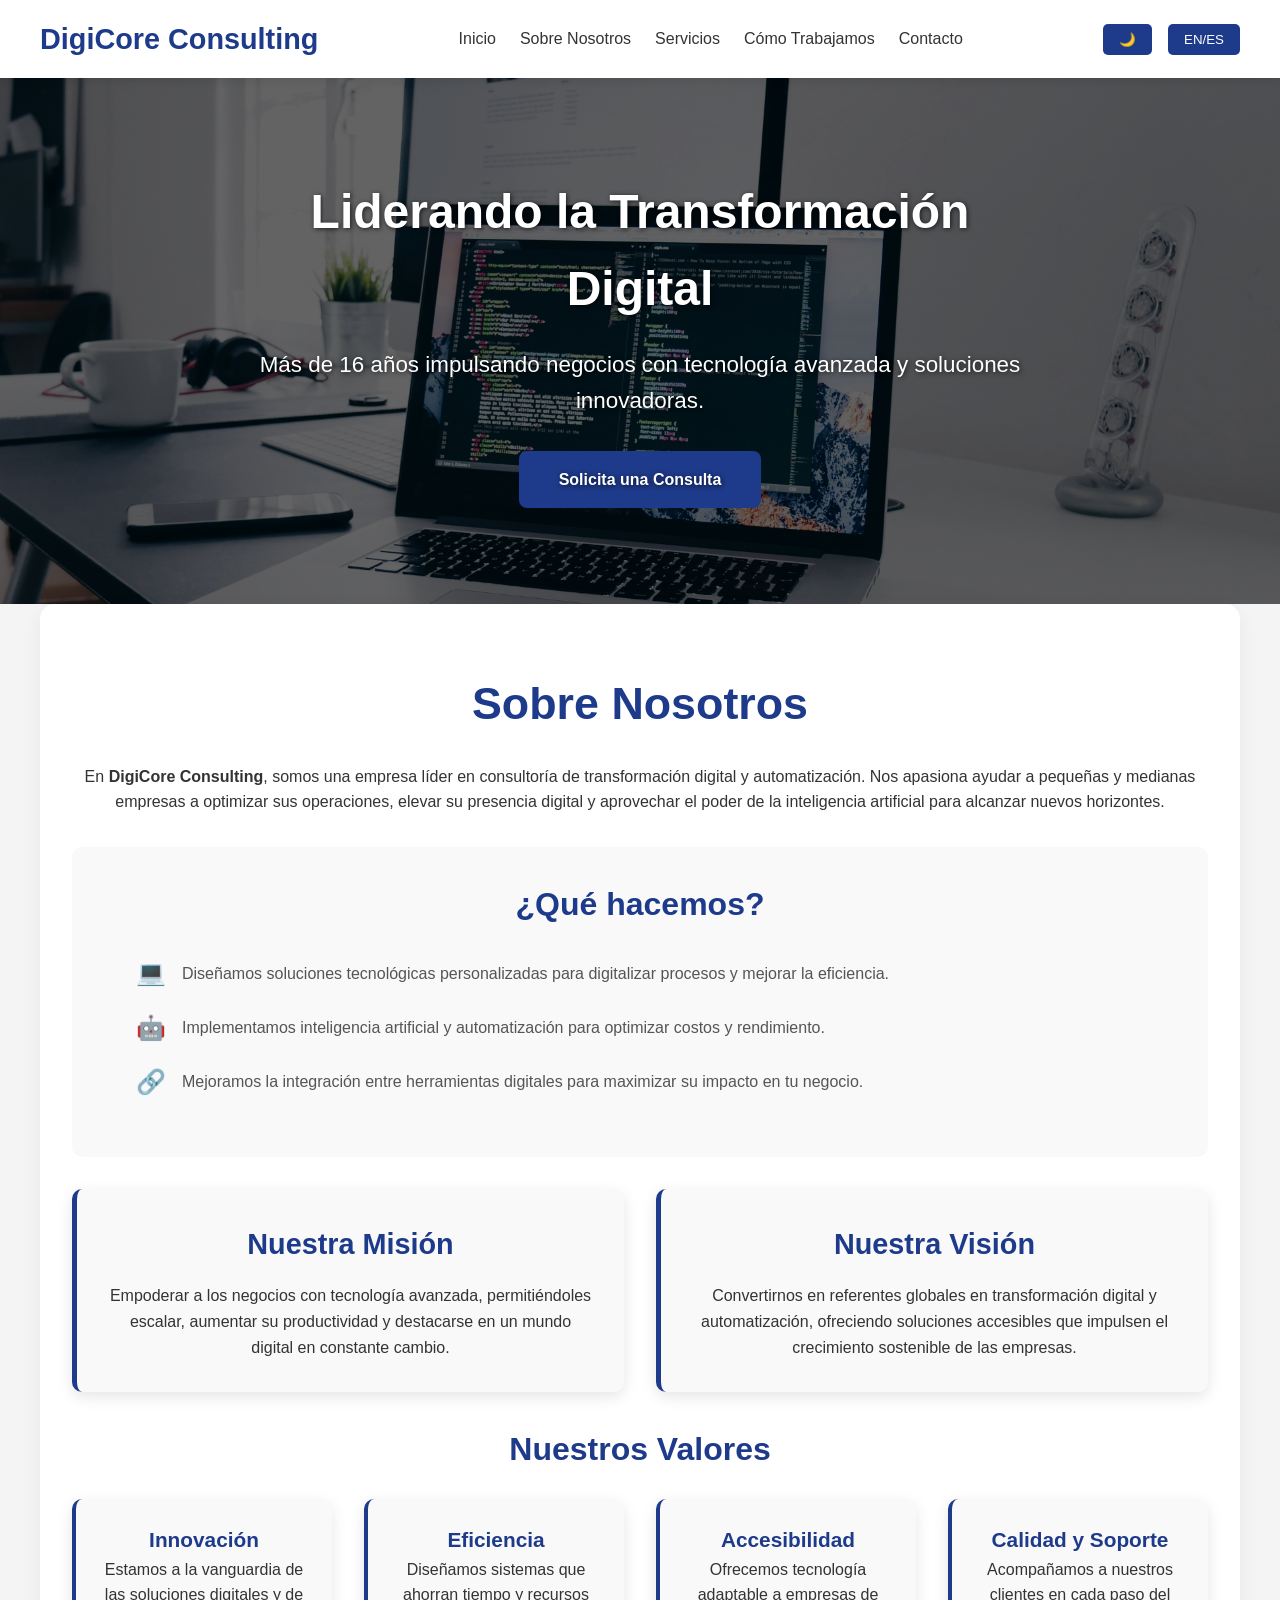
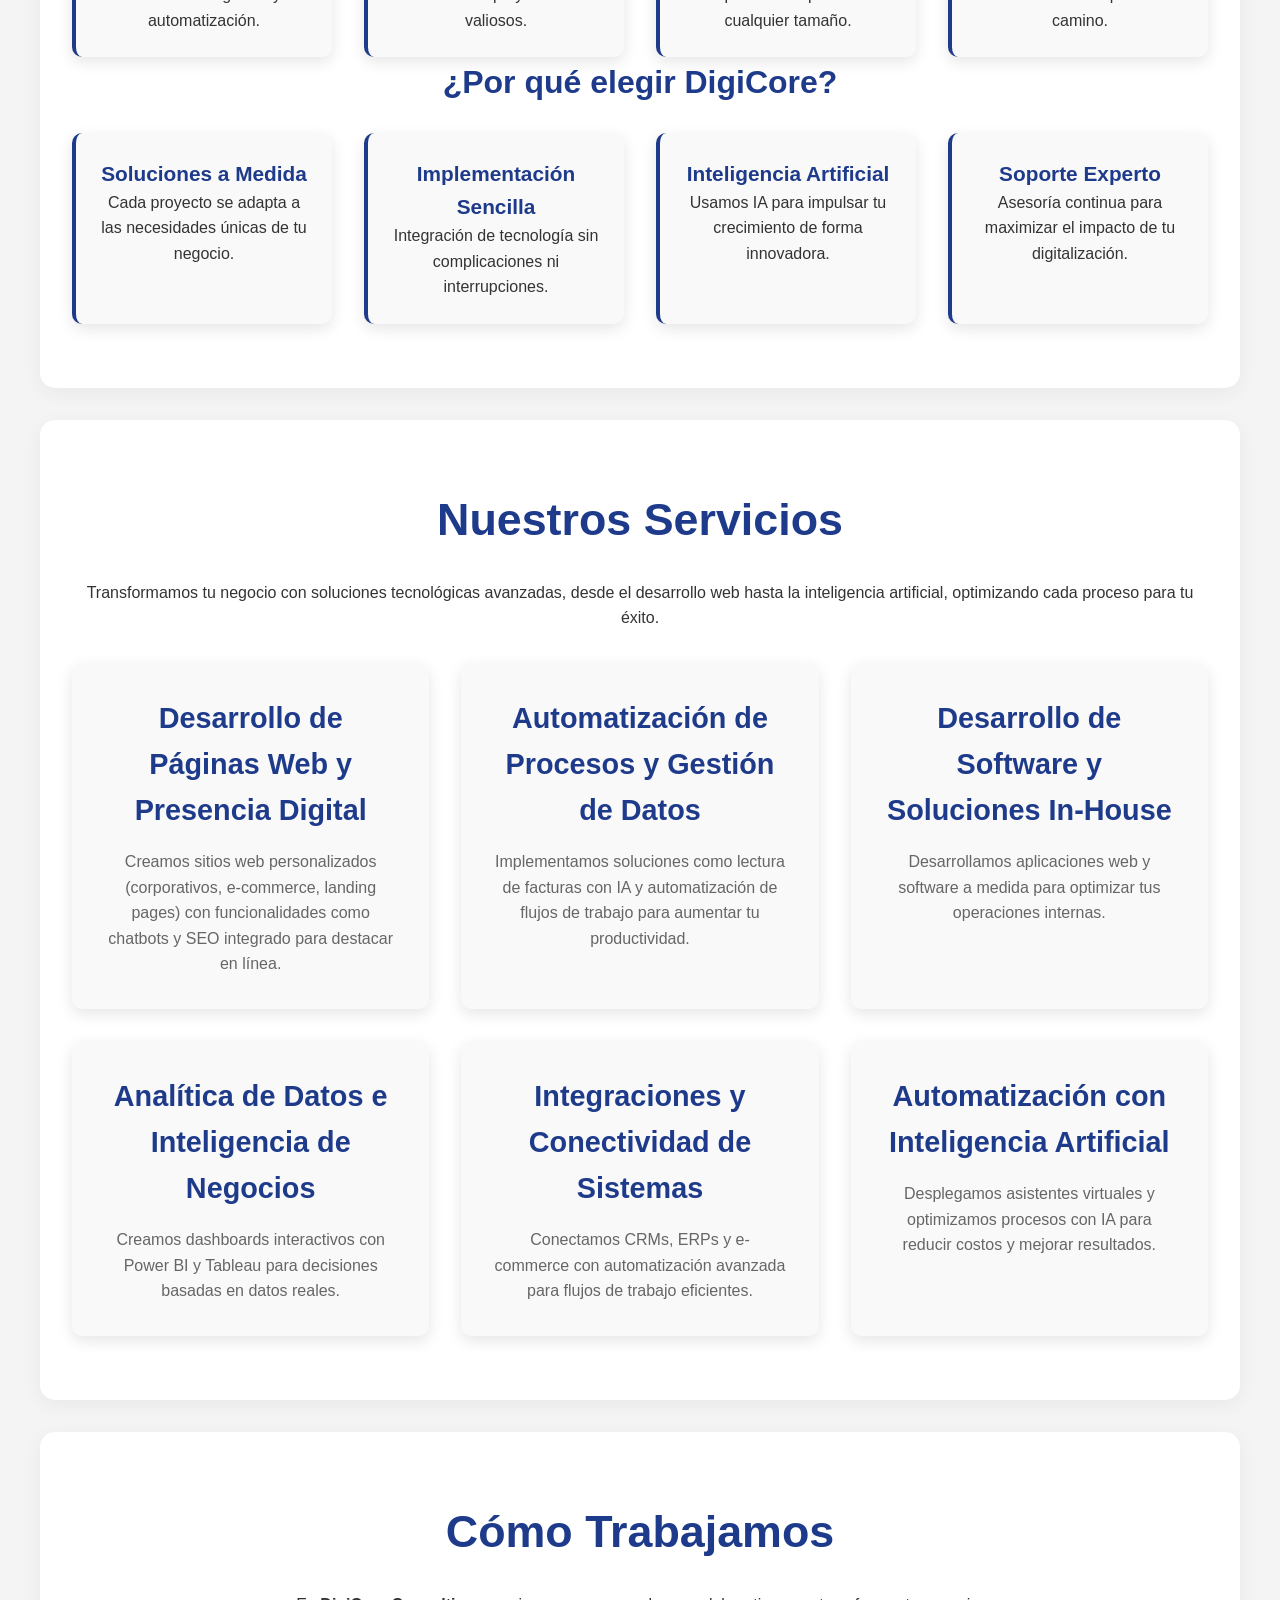
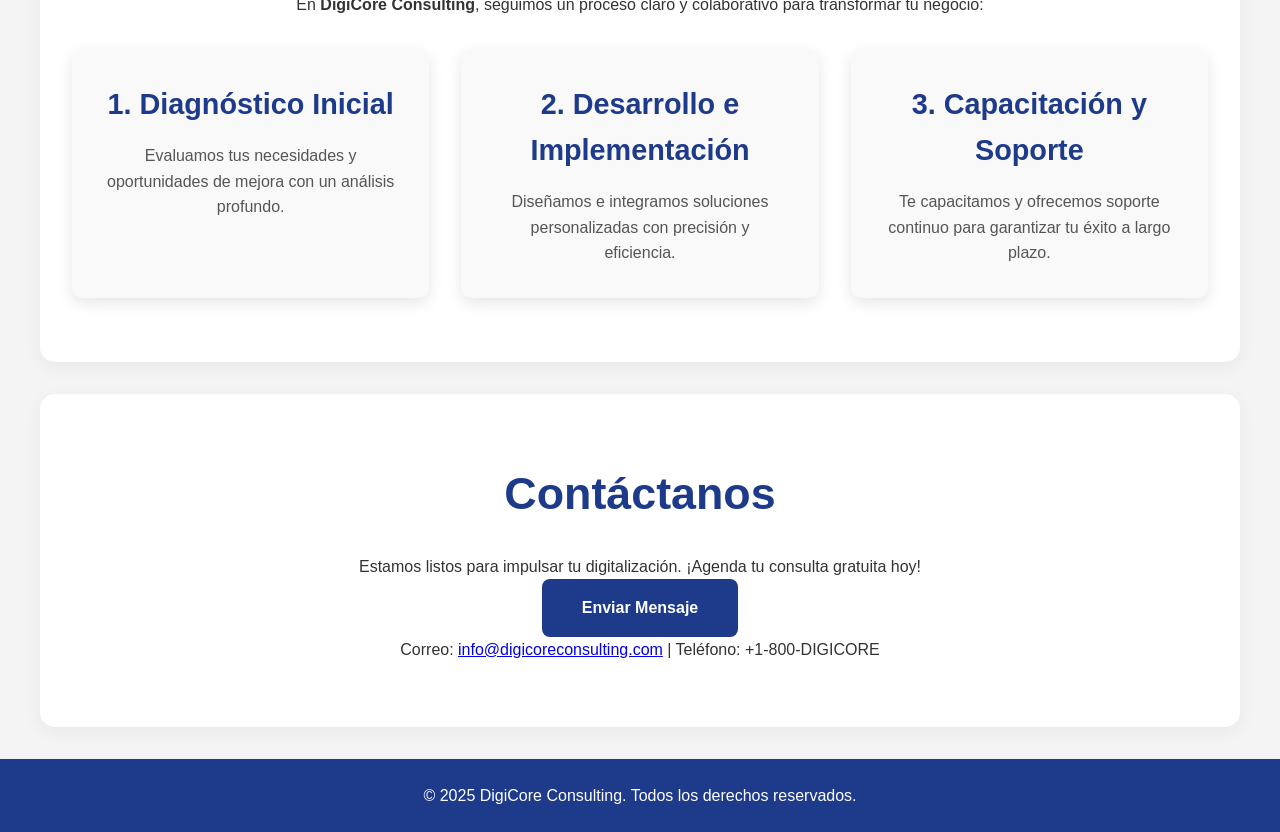
==== commit 83747733: "Update index.html" ====
--- a/index.html
+++ b/index.html
@@ -35,10 +35,11 @@
     </section>
 
     <!-- About Section -->
-    <section id="about" class="section animate-on-scroll">
+    <section id="about" class="section">
         <h2 data-lang="about-title">Sobre Nosotros</h2>
         <p data-lang="about-desc">En <strong>DigiCore Consulting</strong>, somos una empresa líder en consultoría de transformación digital y automatización. Nos apasiona ayudar a pequeñas y medianas empresas a optimizar sus operaciones, elevar su presencia digital y aprovechar el poder de la inteligencia artificial para alcanzar nuevos horizontes.</p>
-        <div class="what-we-do">
+        
+        <div class="what-we-do animate-on-scroll">
             <h3 data-lang="what-we-do-title">¿Qué hacemos?</h3>
             <ul data-lang="what-we-do-list">
                 <li><span class="icon">💻</span> Diseñamos soluciones tecnológicas personalizadas para digitalizar procesos y mejorar la eficiencia.</li>
@@ -46,7 +47,8 @@
                 <li><span class="icon">🔗</span> Mejoramos la integración entre herramientas digitales para maximizar su impacto en tu negocio.</li>
             </ul>
         </div>
-        <div class="mission-vision">
+        
+        <div class="mission-vision animate-on-scroll">
             <div class="mission">
                 <h3 data-lang="mission-title">Nuestra Misión</h3>
                 <p data-lang="mission-desc">Empoderar a los negocios con tecnología avanzada, permitiéndoles escalar, aumentar su productividad y destacarse en un mundo digital en constante cambio.</p>
@@ -56,7 +58,8 @@
                 <p data-lang="vision-desc">Convertirnos en referentes globales en transformación digital y automatización, ofreciendo soluciones accesibles que impulsen el crecimiento sostenible de las empresas.</p>
             </div>
         </div>
-        <div class="values">
+        
+        <div class="values animate-on-scroll">
             <h3 data-lang="values-title">Nuestros Valores</h3>
             <div class="values-grid">
                 <div class="value-card"><strong data-lang="value-innov">Innovación</strong><br>Estamos a la vanguardia de las soluciones digitales y de automatización.</div>
@@ -65,7 +68,8 @@
                 <div class="value-card"><strong data-lang="value-qual">Calidad y Soporte</strong><br>Acompañamos a nuestros clientes en cada paso del camino.</div>
             </div>
         </div>
-        <div class="why-choose-us">
+        
+        <div class="why-choose-us animate-on-scroll">
             <h3 data-lang="why-choose-us-title">¿Por qué elegir DigiCore?</h3>
             <div class="choose-us-grid">
                 <div class="choose-card"><strong>Soluciones a Medida</strong><br>Cada proyecto se adapta a las necesidades únicas de tu negocio.</div>
--- a/css/styles.css
+++ b/css/styles.css
@@ -108,12 +108,12 @@
 }
 
 .hero h1 {
-    font-size: 2.8rem;
+    font-size: 3rem;
     margin-bottom: 1.2rem;
 }
 
 .hero p {
-    font-size: 1.3rem;
+    font-size: 1.4rem;
     margin-bottom: 2rem;
 }
 
@@ -139,15 +139,52 @@
     max-width: 1200px;
     margin: 0 auto;
     text-align: center;
+    background: #fff;
+    border-radius: 15px;
+    margin-bottom: 2rem;
+    box-shadow: 0 5px 20px rgba(0, 0, 0, 0.05);
+}
+
+body.dark .section {
+    background: #2c2c2c;
 }
 
 .section h2 {
-    font-size: 2.5rem;
+    font-size: 2.8rem;
     margin-bottom: 1.5rem;
     color: #1E3A8A;
 }
 
+/* Scroll Animation */
+.animate-on-scroll {
+    opacity: 0;
+    transform: translateY(50px);
+    transition: all 0.8s ease-out;
+}
+
+.animate-on-scroll.visible {
+    opacity: 1;
+    transform: translateY(0);
+}
+
 /* About Section */
+.what-we-do {
+    background: #f9f9f9;
+    padding: 2rem;
+    border-radius: 10px;
+    margin: 2rem 0;
+}
+
+body.dark .what-we-do {
+    background: #333;
+}
+
+.what-we-do h3 {
+    font-size: 2rem;
+    color: #1E3A8A;
+    margin-bottom: 1rem;
+}
+
 .what-we-do ul {
     list-style: none;
     margin: 1.5rem 0;
@@ -156,6 +193,21 @@
     color: #555;
 }
 
+body.dark .what-we-do ul {
+    color: #ccc;
+}
+
+.what-we-do ul li {
+    display: flex;
+    align-items: center;
+    margin-bottom: 1rem;
+}
+
+.what-we-do .icon {
+    font-size: 1.5rem;
+    margin-right: 1rem;
+}
+
 .mission-vision {
     display: grid;
     grid-template-columns: 1fr 1fr;
@@ -164,15 +216,16 @@
 }
 
 .mission, .vision {
-    background: #fff;
+    background: #f9f9f9;
     padding: 2rem;
     border-radius: 10px;
     box-shadow: 0 5px 15px rgba(0, 0, 0, 0.1);
     transition: transform 0.3s;
+    border-left: 5px solid #1E3A8A;
 }
 
 body.dark .mission, body.dark .vision {
-    background: #2c2c2c;
+    background: #333;
 }
 
 .mission:hover, .vision:hover {
@@ -185,8 +238,8 @@
     color: #1E3A8A;
 }
 
-.values h3 {
-    font-size: 2rem; /* Aumenté el tamaño del título */
+.values h3, .why-choose-us h3 {
+    font-size: 2rem;
     margin-bottom: 1.5rem;
     color: #1E3A8A;
 }
@@ -198,25 +251,31 @@
     margin-top: 1rem;
 }
 
-.values-grid div, .choose-us-grid div {
-    background: #fff;
+.value-card, .choose-card {
+    background: #f9f9f9;
     padding: 1.5rem;
     border-radius: 10px;
     box-shadow: 0 5px 15px rgba(0, 0, 0, 0.1);
-    transition: transform 0.3s;
-}
-
-body.dark .values-grid div, body.dark .choose-us-grid div {
-    background: #2c2c2c;
-}
-
-.values-grid div:hover, .choose-us-grid div:hover {
+    transition: transform 0.3s, background 0.3s;
+    border-left: 4px solid #1E3A8A;
+}
+
+body.dark .value-card, body.dark .choose-card {
+    background: #333;
+}
+
+.value-card:hover, .choose-card:hover {
     transform: translateY(-5px);
-}
-
-.values-grid div strong, .choose-us-grid div strong {
-    color: #1E3A8A;
-    font-size: 1.2rem;
+    background: #e6f0ff;
+}
+
+body.dark .value-card:hover, body.dark .choose-card:hover {
+    background: #444;
+}
+
+.value-card strong, .choose-card strong {
+    color: #1E3A8A;
+    font-size: 1.3rem;
 }
 
 /* Services Section */
@@ -228,7 +287,7 @@
 }
 
 .service-card {
-    background: #fff;
+    background: #f9f9f9;
     padding: 2rem;
     border-radius: 10px;
     box-shadow: 0 5px 15px rgba(0, 0, 0, 0.1);
@@ -236,7 +295,7 @@
 }
 
 body.dark .service-card {
-    background: #2c2c2c;
+    background: #333;
 }
 
 .service-card:hover {
@@ -259,10 +318,6 @@
 }
 
 /* How We Work Section */
-#how-we-work {
-    display: block; /* Asegurando visibilidad */
-}
-
 .work-process {
     display: grid;
     grid-template-columns: repeat(auto-fit, minmax(250px, 1fr));
@@ -271,7 +326,7 @@
 }
 
 .process-step {
-    background: #fff;
+    background: #f9f9f9;
     padding: 2rem;
     border-radius: 10px;
     box-shadow: 0 5px 15px rgba(0, 0, 0, 0.1);
@@ -279,7 +334,7 @@
 }
 
 body.dark .process-step {
-    background: #2c2c2c;
+    background: #333;
 }
 
 .process-step:hover {
@@ -358,8 +413,8 @@
         font-size: 2rem;
     }
 
-    .values h3 {
-        font-size: 1.8rem; /* Ajuste para móviles */
+    .values h3, .why-choose-us h3 {
+        font-size: 1.8rem;
     }
 }
 
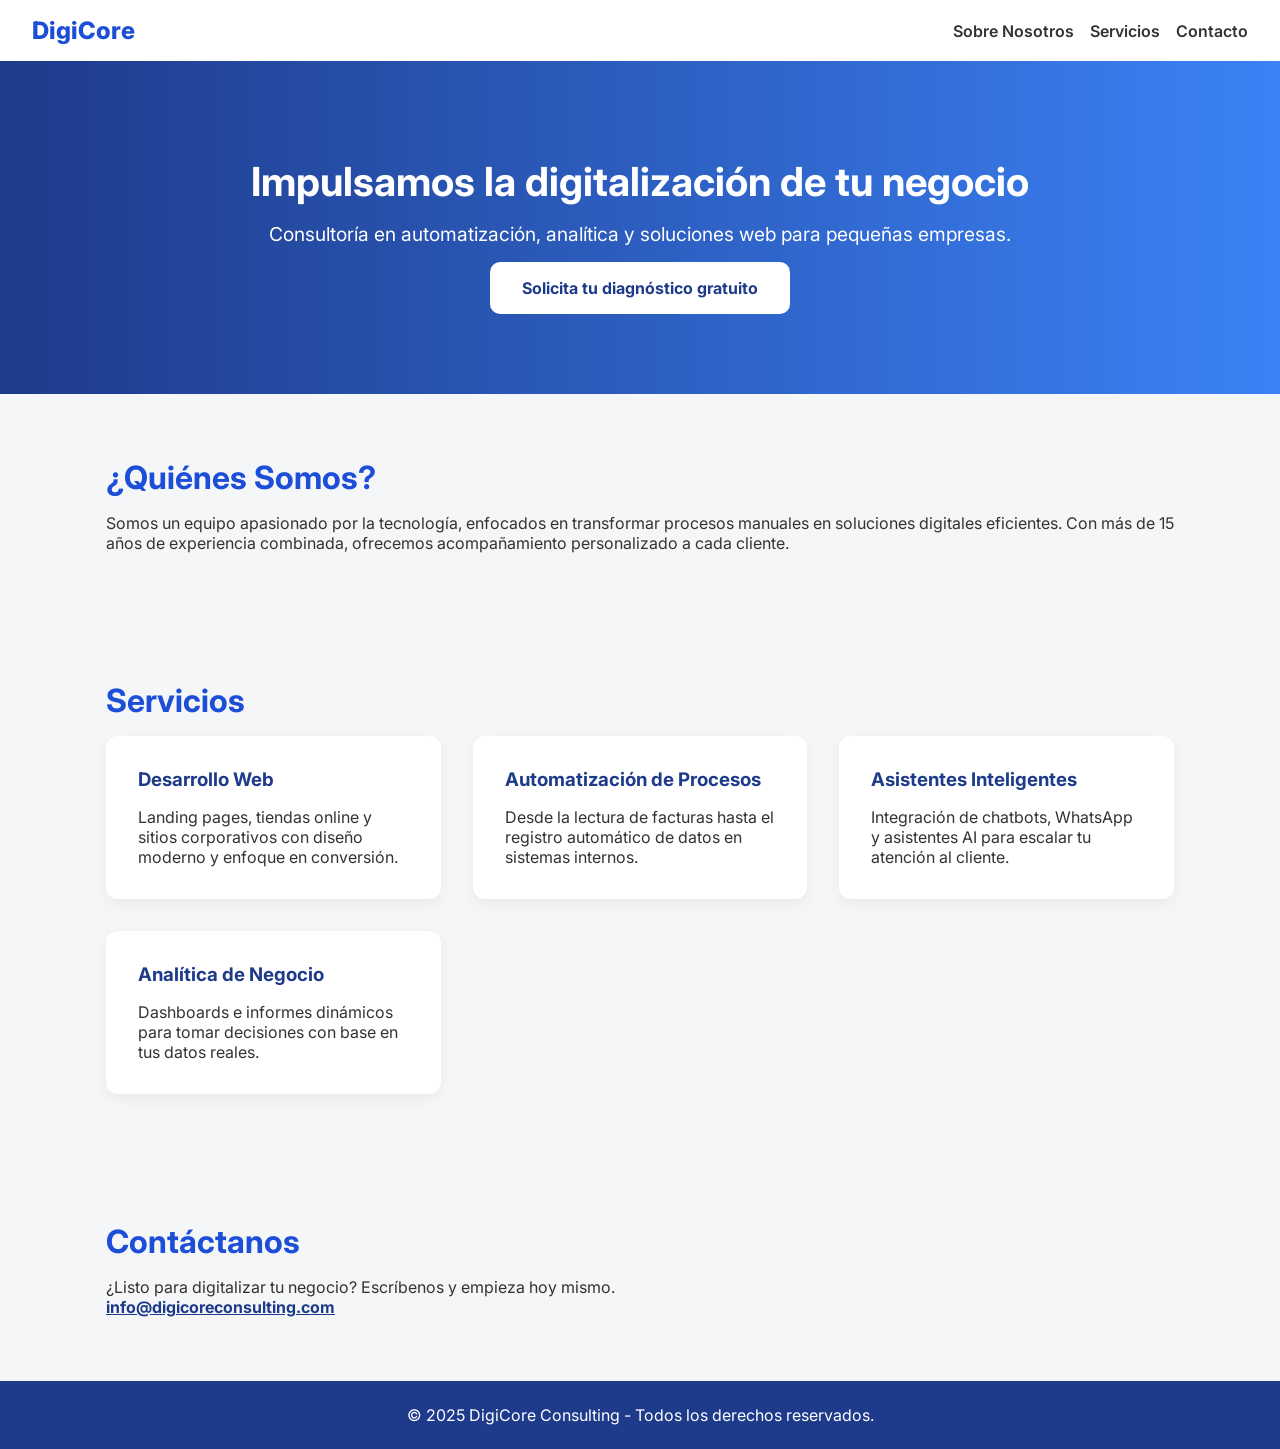
==== commit 6aacb383: "Update index.html" ====
--- a/index.html
+++ b/index.html
@@ -1,150 +1,182 @@
 <!DOCTYPE html>
 <html lang="es">
 <head>
-    <meta charset="UTF-8">
-    <meta name="viewport" content="width=device-width, initial-scale=1.0">
-    <title>DigiCore Consulting</title>
-    <link rel="stylesheet" href="css/styles.css">
+  <meta charset="UTF-8" />
+  <meta name="viewport" content="width=device-width, initial-scale=1.0" />
+  <title>DigiCore Consulting</title>
+  <link href="https://fonts.googleapis.com/css2?family=Inter:wght@400;600;800&display=swap" rel="stylesheet">
+  <style>
+    * {
+      margin: 0;
+      padding: 0;
+      box-sizing: border-box;
+    }
+
+    body {
+      font-family: 'Inter', sans-serif;
+      background-color: #f4f6f8;
+      color: #333;
+    }
+
+    header {
+      background-color: #fff;
+      padding: 1rem 2rem;
+      display: flex;
+      justify-content: space-between;
+      align-items: center;
+      box-shadow: 0 2px 10px rgba(0, 0, 0, 0.05);
+    }
+
+    .logo {
+      font-weight: 800;
+      font-size: 1.5rem;
+      color: #1d4ed8;
+    }
+
+    nav ul {
+      list-style: none;
+      display: flex;
+      gap: 1rem;
+    }
+
+    nav a {
+      text-decoration: none;
+      color: #333;
+      font-weight: 600;
+    }
+
+    nav a:hover {
+      color: #1d4ed8;
+    }
+
+    .hero {
+      background: linear-gradient(to right, #1e3a8a, #3b82f6);
+      color: white;
+      padding: 6rem 2rem;
+      text-align: center;
+    }
+
+    .hero h1 {
+      font-size: 2.5rem;
+      margin-bottom: 1rem;
+    }
+
+    .hero p {
+      font-size: 1.2rem;
+      margin-bottom: 2rem;
+    }
+
+    .btn {
+      padding: 1rem 2rem;
+      background-color: #fff;
+      color: #1e3a8a;
+      font-weight: bold;
+      border: none;
+      border-radius: 10px;
+      text-decoration: none;
+    }
+
+    .section {
+      max-width: 1100px;
+      margin: auto;
+      padding: 4rem 1rem;
+    }
+
+    .section h2 {
+      font-size: 2rem;
+      margin-bottom: 1rem;
+      color: #1d4ed8;
+    }
+
+    .services {
+      display: grid;
+      grid-template-columns: repeat(auto-fit, minmax(250px, 1fr));
+      gap: 2rem;
+    }
+
+    .card {
+      background-color: white;
+      border-radius: 12px;
+      padding: 2rem;
+      box-shadow: 0 5px 15px rgba(0, 0, 0, 0.05);
+    }
+
+    .card h3 {
+      color: #1e3a8a;
+      margin-bottom: 1rem;
+    }
+
+    footer {
+      background-color: #1e3a8a;
+      color: white;
+      padding: 1.5rem;
+      text-align: center;
+    }
+
+    @media (max-width: 768px) {
+      .hero h1 {
+        font-size: 2rem;
+      }
+
+      .hero p {
+        font-size: 1rem;
+      }
+    }
+  </style>
 </head>
 <body>
-    <!-- Header -->
-    <header>
-        <nav>
-            <div class="logo">DigiCore Consulting</div>
-            <ul class="nav-links">
-                <li><a href="#home" data-lang="home">Inicio</a></li>
-                <li><a href="#about" data-lang="about">Sobre Nosotros</a></li>
-                <li><a href="#services" data-lang="services">Servicios</a></li>
-                <li><a href="#how-we-work" data-lang="how-we-work">Cómo Trabajamos</a></li>
-                <li><a href="#contact" data-lang="contact">Contacto</a></li>
-            </ul>
-            <div class="controls">
-                <button id="toggle-theme">🌙</button>
-                <button id="toggle-lang">EN/ES</button>
-            </div>
-        </nav>
-    </header>
+  <header>
+    <div class="logo">DigiCore</div>
+    <nav>
+      <ul>
+        <li><a href="#about">Sobre Nosotros</a></li>
+        <li><a href="#services">Servicios</a></li>
+        <li><a href="#contact">Contacto</a></li>
+      </ul>
+    </nav>
+  </header>
 
-    <!-- Hero Section -->
-    <section id="home" class="hero">
-        <div class="hero-content">
-            <h1 data-lang="hero-title">Liderando la Transformación Digital</h1>
-            <p data-lang="hero-subtitle">Más de 16 años impulsando negocios con tecnología avanzada y soluciones innovadoras.</p>
-            <a href="#contact" class="btn" data-lang="hero-btn">Solicita una Consulta</a>
-        </div>
-    </section>
+  <section class="hero">
+    <h1>Impulsamos la digitalización de tu negocio</h1>
+    <p>Consultoría en automatización, analítica y soluciones web para pequeñas empresas.</p>
+    <a href="#contact" class="btn">Solicita tu diagnóstico gratuito</a>
+  </section>
 
-    <!-- About Section -->
-    <section id="about" class="section">
-        <h2 data-lang="about-title">Sobre Nosotros</h2>
-        <p data-lang="about-desc">En <strong>DigiCore Consulting</strong>, somos una empresa líder en consultoría de transformación digital y automatización. Nos apasiona ayudar a pequeñas y medianas empresas a optimizar sus operaciones, elevar su presencia digital y aprovechar el poder de la inteligencia artificial para alcanzar nuevos horizontes.</p>
-        
-        <div class="what-we-do animate-on-scroll">
-            <h3 data-lang="what-we-do-title">¿Qué hacemos?</h3>
-            <ul data-lang="what-we-do-list">
-                <li><span class="icon">💻</span> Diseñamos soluciones tecnológicas personalizadas para digitalizar procesos y mejorar la eficiencia.</li>
-                <li><span class="icon">🤖</span> Implementamos inteligencia artificial y automatización para optimizar costos y rendimiento.</li>
-                <li><span class="icon">🔗</span> Mejoramos la integración entre herramientas digitales para maximizar su impacto en tu negocio.</li>
-            </ul>
-        </div>
-        
-        <div class="mission-vision animate-on-scroll">
-            <div class="mission">
-                <h3 data-lang="mission-title">Nuestra Misión</h3>
-                <p data-lang="mission-desc">Empoderar a los negocios con tecnología avanzada, permitiéndoles escalar, aumentar su productividad y destacarse en un mundo digital en constante cambio.</p>
-            </div>
-            <div class="vision">
-                <h3 data-lang="vision-title">Nuestra Visión</h3>
-                <p data-lang="vision-desc">Convertirnos en referentes globales en transformación digital y automatización, ofreciendo soluciones accesibles que impulsen el crecimiento sostenible de las empresas.</p>
-            </div>
-        </div>
-        
-        <div class="values animate-on-scroll">
-            <h3 data-lang="values-title">Nuestros Valores</h3>
-            <div class="values-grid">
-                <div class="value-card"><strong data-lang="value-innov">Innovación</strong><br>Estamos a la vanguardia de las soluciones digitales y de automatización.</div>
-                <div class="value-card"><strong data-lang="value-eff">Eficiencia</strong><br>Diseñamos sistemas que ahorran tiempo y recursos valiosos.</div>
-                <div class="value-card"><strong data-lang="value-acc">Accesibilidad</strong><br>Ofrecemos tecnología adaptable a empresas de cualquier tamaño.</div>
-                <div class="value-card"><strong data-lang="value-qual">Calidad y Soporte</strong><br>Acompañamos a nuestros clientes en cada paso del camino.</div>
-            </div>
-        </div>
-        
-        <div class="why-choose-us animate-on-scroll">
-            <h3 data-lang="why-choose-us-title">¿Por qué elegir DigiCore?</h3>
-            <div class="choose-us-grid">
-                <div class="choose-card"><strong>Soluciones a Medida</strong><br>Cada proyecto se adapta a las necesidades únicas de tu negocio.</div>
-                <div class="choose-card"><strong>Implementación Sencilla</strong><br>Integración de tecnología sin complicaciones ni interrupciones.</div>
-                <div class="choose-card"><strong>Inteligencia Artificial</strong><br>Usamos IA para impulsar tu crecimiento de forma innovadora.</div>
-                <div class="choose-card"><strong>Soporte Experto</strong><br>Asesoría continua para maximizar el impacto de tu digitalización.</div>
-            </div>
-        </div>
-    </section>
+  <section class="section" id="about">
+    <h2>¿Quiénes Somos?</h2>
+    <p>Somos un equipo apasionado por la tecnología, enfocados en transformar procesos manuales en soluciones digitales eficientes. Con más de 15 años de experiencia combinada, ofrecemos acompañamiento personalizado a cada cliente.</p>
+  </section>
 
-    <!-- Services Section -->
-    <section id="services" class="section animate-on-scroll">
-        <h2 data-lang="services-title">Nuestros Servicios</h2>
-        <p data-lang="services-intro">Transformamos tu negocio con soluciones tecnológicas avanzadas, desde el desarrollo web hasta la inteligencia artificial, optimizando cada proceso para tu éxito.</p>
-        <div class="services-grid">
-            <div class="service-card">
-                <h3 data-lang="service-web">Desarrollo de Páginas Web y Presencia Digital</h3>
-                <p data-lang="service-web-desc">Creamos sitios web personalizados (corporativos, e-commerce, landing pages) con funcionalidades como chatbots y SEO integrado para destacar en línea.</p>
-            </div>
-            <div class="service-card">
-                <h3 data-lang="service-auto">Automatización de Procesos y Gestión de Datos</h3>
-                <p data-lang="service-auto-desc">Implementamos soluciones como lectura de facturas con IA y automatización de flujos de trabajo para aumentar tu productividad.</p>
-            </div>
-            <div class="service-card">
-                <h3 data-lang="service-soft">Desarrollo de Software y Soluciones In-House</h3>
-                <p data-lang="service-soft-desc">Desarrollamos aplicaciones web y software a medida para optimizar tus operaciones internas.</p>
-            </div>
-            <div class="service-card">
-                <h3 data-lang="service-data">Analítica de Datos e Inteligencia de Negocios</h3>
-                <p data-lang="service-data-desc">Creamos dashboards interactivos con Power BI y Tableau para decisiones basadas en datos reales.</p>
-            </div>
-            <div class="service-card">
-                <h3 data-lang="service-int">Integraciones y Conectividad de Sistemas</h3>
-                <p data-lang="service-int-desc">Conectamos CRMs, ERPs y e-commerce con automatización avanzada para flujos de trabajo eficientes.</p>
-            </div>
-            <div class="service-card">
-                <h3 data-lang="service-ai">Automatización con Inteligencia Artificial</h3>
-                <p data-lang="service-ai-desc">Desplegamos asistentes virtuales y optimizamos procesos con IA para reducir costos y mejorar resultados.</p>
-            </div>
-        </div>
-    </section>
+  <section class="section" id="services">
+    <h2>Servicios</h2>
+    <div class="services">
+      <div class="card">
+        <h3>Desarrollo Web</h3>
+        <p>Landing pages, tiendas online y sitios corporativos con diseño moderno y enfoque en conversión.</p>
+      </div>
+      <div class="card">
+        <h3>Automatización de Procesos</h3>
+        <p>Desde la lectura de facturas hasta el registro automático de datos en sistemas internos.</p>
+      </div>
+      <div class="card">
+        <h3>Asistentes Inteligentes</h3>
+        <p>Integración de chatbots, WhatsApp y asistentes AI para escalar tu atención al cliente.</p>
+      </div>
+      <div class="card">
+        <h3>Analítica de Negocio</h3>
+        <p>Dashboards e informes dinámicos para tomar decisiones con base en tus datos reales.</p>
+      </div>
+    </div>
+  </section>
 
-    <!-- How We Work Section -->
-    <section id="how-we-work" class="section animate-on-scroll">
-        <h2 data-lang="how-we-work-title">Cómo Trabajamos</h2>
-        <p data-lang="how-we-work-desc">En <strong>DigiCore Consulting</strong>, seguimos un proceso claro y colaborativo para transformar tu negocio:</p>
-        <div class="work-process">
-            <div class="process-step">
-                <h3 data-lang="process-1">1. Diagnóstico Inicial</h3>
-                <p data-lang="process-1-desc">Evaluamos tus necesidades y oportunidades de mejora con un análisis profundo.</p>
-            </div>
-            <div class="process-step">
-                <h3 data-lang="process-2">2. Desarrollo e Implementación</h3>
-                <p data-lang="process-2-desc">Diseñamos e integramos soluciones personalizadas con precisión y eficiencia.</p>
-            </div>
-            <div class="process-step">
-                <h3 data-lang="process-3">3. Capacitación y Soporte</h3>
-                <p data-lang="process-3-desc">Te capacitamos y ofrecemos soporte continuo para garantizar tu éxito a largo plazo.</p>
-            </div>
-        </div>
-    </section>
+  <section class="section" id="contact">
+    <h2>Contáctanos</h2>
+    <p>¿Listo para digitalizar tu negocio? Escríbenos y empieza hoy mismo.</p>
+    <p><a href="mailto:info@digicoreconsulting.com" style="color:#1e3a8a; font-weight: bold;">info@digicoreconsulting.com</a></p>
+  </section>
 
-    <!-- Contact Section -->
-    <section id="contact" class="section animate-on-scroll">
-        <h2 data-lang="contact-title">Contáctanos</h2>
-        <p data-lang="contact-desc">Estamos listos para impulsar tu digitalización. ¡Agenda tu consulta gratuita hoy!</p>
-        <a href="mailto:info@digicoreconsulting.com" class="btn" data-lang="contact-btn">Enviar Mensaje</a>
-        <p data-lang="contact-info">Correo: <a href="mailto:info@digicoreconsulting.com">info@digicoreconsulting.com</a> | Teléfono: +1-800-DIGICORE</p>
-    </section>
-
-    <!-- Footer -->
-    <footer>
-        <p>© 2025 DigiCore Consulting. Todos los derechos reservados.</p>
-    </footer>
-
-    <script src="js/script.js"></script>
+  <footer>
+    <p>© 2025 DigiCore Consulting - Todos los derechos reservados.</p>
+  </footer>
 </body>
 </html>
